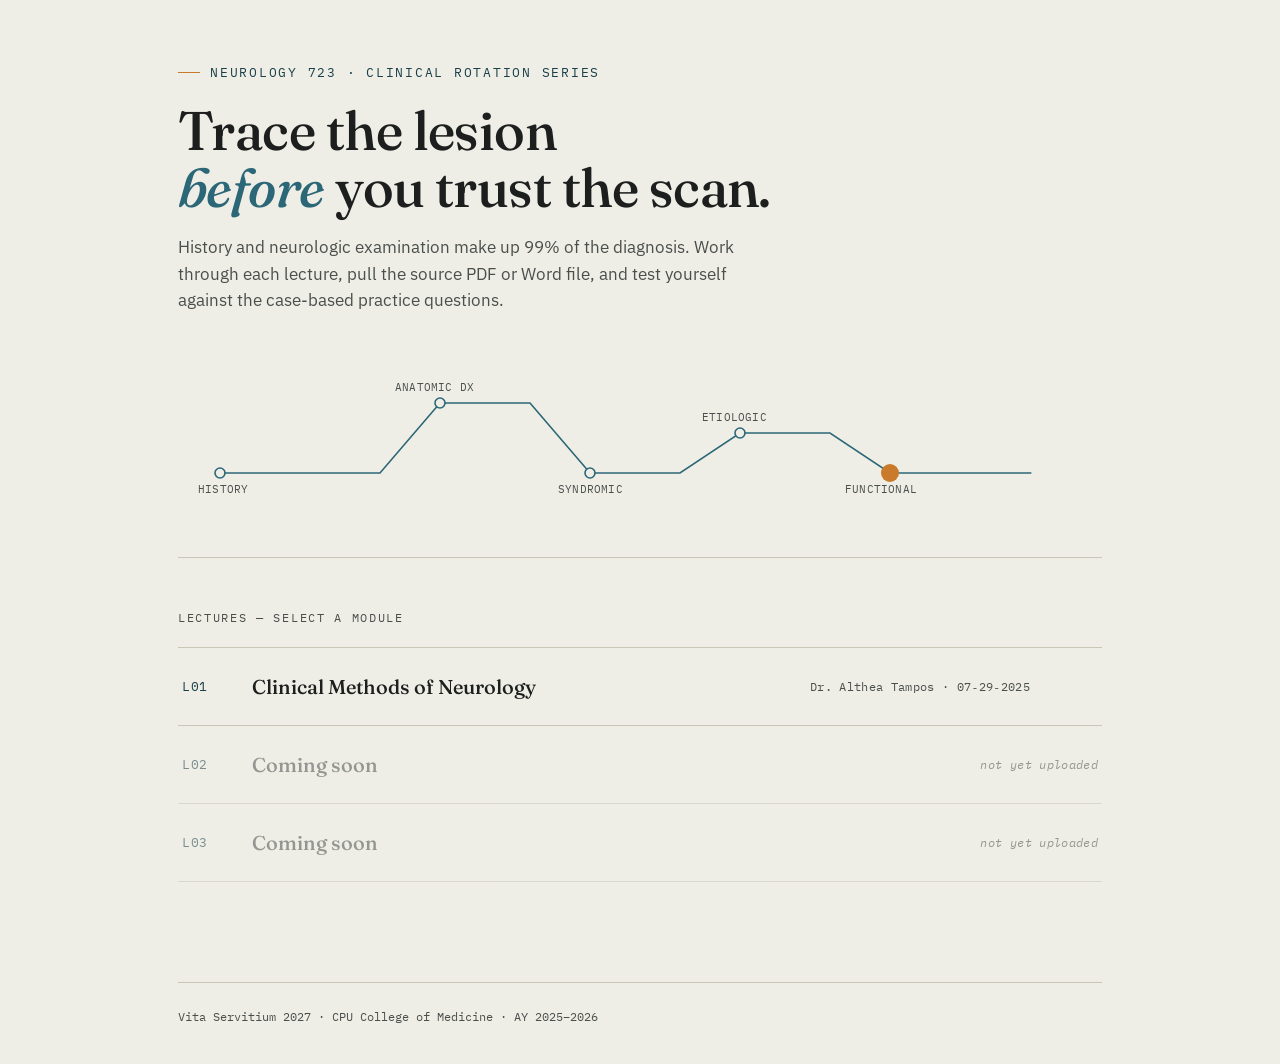
==== index.html @ eeb2b4c2 "adding of files" ====
<!DOCTYPE html>
<html lang="en">
<head>
<meta charset="UTF-8">
<meta name="viewport" content="width=device-width, initial-scale=1.0">
<title>Neuro 723 — Study Trace</title>
<link rel="preconnect" href="https://fonts.googleapis.com">
<link href="https://fonts.googleapis.com/css2?family=Fraunces:opsz,wght@9..144,400;9..144,500;9..144,600&family=IBM+Plex+Sans:wght@400;500;600&family=IBM+Plex+Mono:wght@400;500&display=swap" rel="stylesheet">
<style>
  :root{
    --paper:#efeee6;
    --paper-dim:#e4e2d6;
    --ink:#1c1f1e;
    --ink-soft:#4a4f4c;
    --teal:#2b6777;
    --teal-deep:#193f49;
    --amber:#c97a2b;
    --line:#c9c6b8;
  }
  *{box-sizing:border-box;}
  html{scroll-behavior:smooth;}
  body{
    margin:0;
    background:var(--paper);
    color:var(--ink);
    font-family:'IBM Plex Sans', sans-serif;
    -webkit-font-smoothing:antialiased;
  }
  .wrap{max-width:980px;margin:0 auto;padding:0 28px;}

  header.hero{
    padding:64px 0 40px;
    border-bottom:1px solid var(--line);
    position:relative;
    overflow:hidden;
  }
  .eyebrow{
    font-family:'IBM Plex Mono',monospace;
    font-size:12.5px;
    letter-spacing:.14em;
    text-transform:uppercase;
    color:var(--teal-deep);
    display:flex;
    align-items:center;
    gap:10px;
    margin-bottom:22px;
  }
  .eyebrow::before{
    content:"";
    width:22px;height:1px;background:var(--amber);
  }
  h1.title{
    font-family:'Fraunces', serif;
    font-weight:500;
    font-size:clamp(2.1rem, 5vw, 3.4rem);
    line-height:1.05;
    margin:0 0 18px;
    letter-spacing:-0.01em;
  }
  h1.title em{font-style:italic; color:var(--teal);}
  .sub{
    max-width:560px;
    font-size:16.5px;
    line-height:1.6;
    color:var(--ink-soft);
    margin:0 0 40px;
  }

  /* signature: diagnostic pathway trace */
  .trace{
    width:100%;
    height:150px;
    margin-top:10px;
  }
  .trace text{
    font-family:'IBM Plex Mono',monospace;
    font-size:10.5px;
    fill:var(--ink-soft);
    letter-spacing:.02em;
  }
  .trace .node{fill:var(--paper); stroke:var(--teal); stroke-width:1.6px;}
  .trace .node.active{fill:var(--amber); stroke:var(--amber);}
  .trace .path{
    fill:none;
    stroke:var(--teal);
    stroke-width:1.6px;
    stroke-dasharray:900;
    stroke-dashoffset:900;
    animation:draw 2.6s ease forwards .2s;
  }
  @keyframes draw{to{stroke-dashoffset:0;}}
  .trace .pulse{
    fill:var(--amber);
    opacity:0;
    animation:pulse 2.6s ease forwards .2s;
  }
  @keyframes pulse{
    0%{opacity:0;}
    92%{opacity:0;}
    100%{opacity:1;}
  }

  main{padding:52px 0 100px;}
  .section-label{
    font-family:'IBM Plex Mono',monospace;
    font-size:12px;
    letter-spacing:.14em;
    text-transform:uppercase;
    color:var(--ink-soft);
    margin-bottom:22px;
  }
  .modules{
    display:flex;
    flex-direction:column;
    border-top:1px solid var(--line);
  }
  a.module{
    display:flex;
    align-items:center;
    gap:26px;
    padding:26px 4px;
    border-bottom:1px solid var(--line);
    text-decoration:none;
    color:var(--ink);
    transition:background .18s ease, padding-left .18s ease;
  }
  a.module:hover{
    background:var(--paper-dim);
    padding-left:14px;
  }
  a.module:hover .go{
    opacity:1;
    transform:translateX(0);
  }
  .num{
    font-family:'IBM Plex Mono',monospace;
    font-size:13px;
    color:var(--teal-deep);
    width:44px;
    flex-shrink:0;
    letter-spacing:.05em;
  }
  .m-title{
    font-family:'Fraunces', serif;
    font-weight:500;
    font-size:20px;
    flex-grow:1;
  }
  .m-meta{
    font-family:'IBM Plex Mono',monospace;
    font-size:11.5px;
    color:var(--ink-soft);
    letter-spacing:.03em;
    white-space:nowrap;
  }
  .go{
    font-family:'IBM Plex Mono',monospace;
    font-size:12px;
    color:var(--amber);
    opacity:0;
    transform:translateX(-6px);
    transition:all .18s ease;
    white-space:nowrap;
  }
  a.module.locked{
    color:var(--ink-soft);
    cursor:default;
    pointer-events:none;
    opacity:.55;
  }
  a.module.locked .m-meta{font-style:italic;}

  footer{
    border-top:1px solid var(--line);
    padding:26px 0 40px;
    font-family:'IBM Plex Mono',monospace;
    font-size:11.5px;
    color:var(--ink-soft);
  }
  @media (max-width:560px){
    a.module{gap:14px;}
    .m-meta{display:none;}
  }
</style>
</head>
<body>

<div class="wrap">
  <header class="hero">
    <div class="eyebrow">Neurology 723 · Clinical Rotation Series</div>
    <h1 class="title">Trace the lesion<br><em>before</em> you trust the scan.</h1>
    <p class="sub">History and neurologic examination make up 99% of the diagnosis. Work through each lecture, pull the source PDF or Word file, and test yourself against the case-based practice questions.</p>

    <svg class="trace" viewBox="0 0 900 150" preserveAspectRatio="xMidYMid meet">
      <path class="path" d="M 30 110 L 190 110 L 250 40 L 340 40 L 400 110 L 490 110 L 550 70 L 640 70 L 700 110 L 860 110" />
      <circle class="node" cx="30" cy="110" r="5"/>
      <circle class="node" cx="250" cy="40" r="5"/>
      <circle class="node" cx="400" cy="110" r="5"/>
      <circle class="node" cx="550" cy="70" r="5"/>
      <circle class="node active" cx="700" cy="110" r="5.5"/>
      <circle class="pulse" cx="700" cy="110" r="9"/>
      <text x="8" y="130">HISTORY</text>
      <text x="205" y="28">ANATOMIC DX</text>
      <text x="368" y="130">SYNDROMIC</text>
      <text x="512" y="58">ETIOLOGIC</text>
      <text x="655" y="130">FUNCTIONAL</text>
    </svg>
  </header>

  <main>
    <div class="section-label">Lectures — select a module</div>
    <div class="modules">
      <a class="module" href="lesson-01.html">
        <span class="num">L01</span>
        <span class="m-title">Clinical Methods of Neurology</span>
        <span class="m-meta">Dr. Althea Tampos · 07‑29‑2025</span>
        <span class="go">open →</span>
      </a>
      <a class="module locked" href="#">
        <span class="num">L02</span>
        <span class="m-title">Coming soon</span>
        <span class="m-meta">not yet uploaded</span>
      </a>
      <a class="module locked" href="#">
        <span class="num">L03</span>
        <span class="m-title">Coming soon</span>
        <span class="m-meta">not yet uploaded</span>
      </a>
    </div>
  </main>

  <footer>Vita Servitium 2027 · CPU College of Medicine · AY 2025–2026</footer>
</div>

</body>
</html>
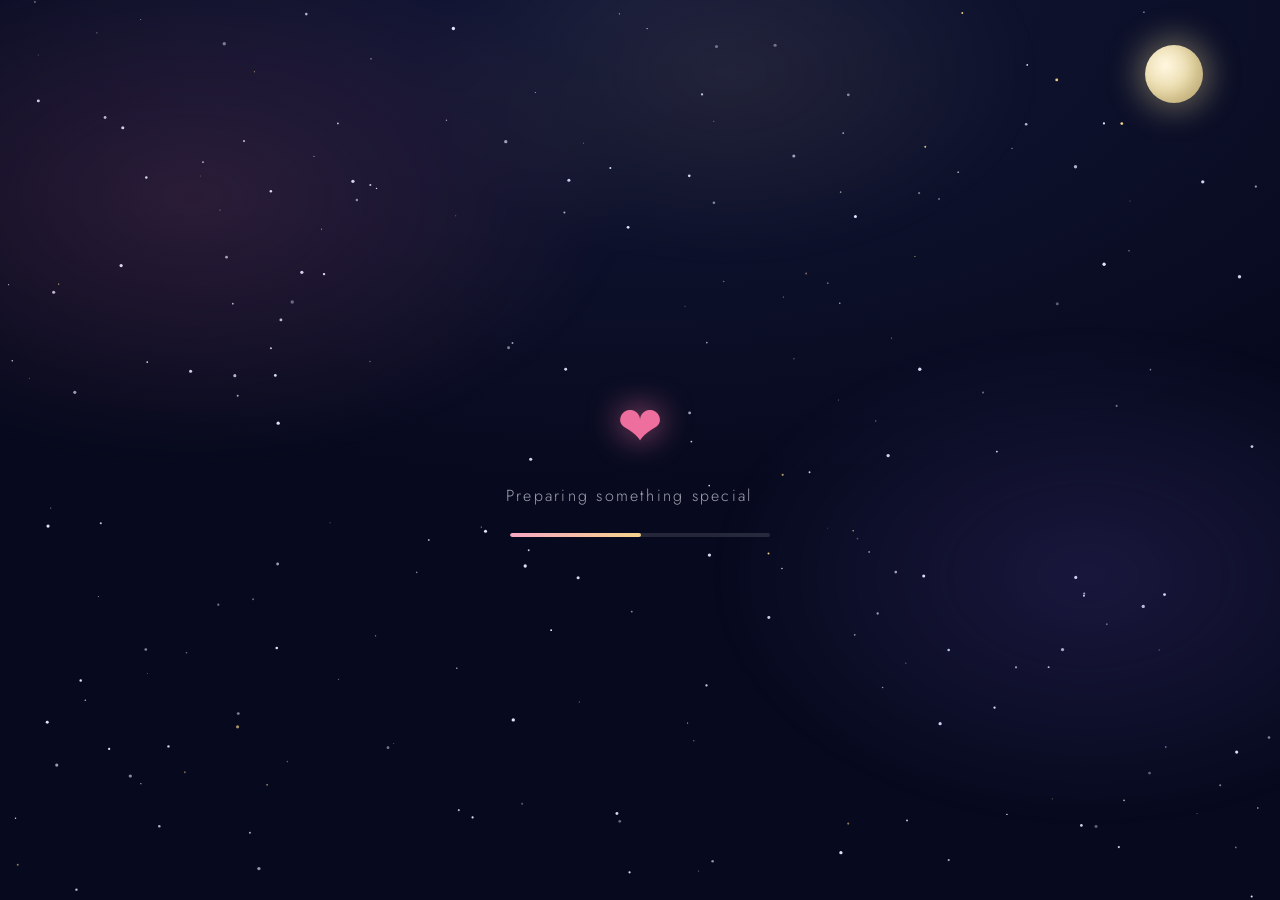
==== commit 198b9819: "Add files via upload" ====
--- a/index.html
+++ b/index.html
@@ -1,236 +1,263 @@
 <!DOCTYPE html>
 <html lang="en">
 <head>
-<meta charset="UTF-8">
-<meta name="viewport" content="width=device-width, initial-scale=1.0">
-<title>Neuro 723 — Study Trace</title>
-<link rel="preconnect" href="https://fonts.googleapis.com">
-<link href="https://fonts.googleapis.com/css2?family=Fraunces:opsz,wght@9..144,400;9..144,500;9..144,600&family=IBM+Plex+Sans:wght@400;500;600&family=IBM+Plex+Mono:wght@400;500&display=swap" rel="stylesheet">
-<style>
-  :root{
-    --paper:#efeee6;
-    --paper-dim:#e4e2d6;
-    --ink:#1c1f1e;
-    --ink-soft:#4a4f4c;
-    --teal:#2b6777;
-    --teal-deep:#193f49;
-    --amber:#c97a2b;
-    --line:#c9c6b8;
-  }
-  *{box-sizing:border-box;}
-  html{scroll-behavior:smooth;}
-  body{
-    margin:0;
-    background:var(--paper);
-    color:var(--ink);
-    font-family:'IBM Plex Sans', sans-serif;
-    -webkit-font-smoothing:antialiased;
-  }
-  .wrap{max-width:980px;margin:0 auto;padding:0 28px;}
-
-  header.hero{
-    padding:64px 0 40px;
-    border-bottom:1px solid var(--line);
-    position:relative;
-    overflow:hidden;
-  }
-  .eyebrow{
-    font-family:'IBM Plex Mono',monospace;
-    font-size:12.5px;
-    letter-spacing:.14em;
-    text-transform:uppercase;
-    color:var(--teal-deep);
-    display:flex;
-    align-items:center;
-    gap:10px;
-    margin-bottom:22px;
-  }
-  .eyebrow::before{
-    content:"";
-    width:22px;height:1px;background:var(--amber);
-  }
-  h1.title{
-    font-family:'Fraunces', serif;
-    font-weight:500;
-    font-size:clamp(2.1rem, 5vw, 3.4rem);
-    line-height:1.05;
-    margin:0 0 18px;
-    letter-spacing:-0.01em;
-  }
-  h1.title em{font-style:italic; color:var(--teal);}
-  .sub{
-    max-width:560px;
-    font-size:16.5px;
-    line-height:1.6;
-    color:var(--ink-soft);
-    margin:0 0 40px;
-  }
-
-  /* signature: diagnostic pathway trace */
-  .trace{
-    width:100%;
-    height:150px;
-    margin-top:10px;
-  }
-  .trace text{
-    font-family:'IBM Plex Mono',monospace;
-    font-size:10.5px;
-    fill:var(--ink-soft);
-    letter-spacing:.02em;
-  }
-  .trace .node{fill:var(--paper); stroke:var(--teal); stroke-width:1.6px;}
-  .trace .node.active{fill:var(--amber); stroke:var(--amber);}
-  .trace .path{
-    fill:none;
-    stroke:var(--teal);
-    stroke-width:1.6px;
-    stroke-dasharray:900;
-    stroke-dashoffset:900;
-    animation:draw 2.6s ease forwards .2s;
-  }
-  @keyframes draw{to{stroke-dashoffset:0;}}
-  .trace .pulse{
-    fill:var(--amber);
-    opacity:0;
-    animation:pulse 2.6s ease forwards .2s;
-  }
-  @keyframes pulse{
-    0%{opacity:0;}
-    92%{opacity:0;}
-    100%{opacity:1;}
-  }
-
-  main{padding:52px 0 100px;}
-  .section-label{
-    font-family:'IBM Plex Mono',monospace;
-    font-size:12px;
-    letter-spacing:.14em;
-    text-transform:uppercase;
-    color:var(--ink-soft);
-    margin-bottom:22px;
-  }
-  .modules{
-    display:flex;
-    flex-direction:column;
-    border-top:1px solid var(--line);
-  }
-  a.module{
-    display:flex;
-    align-items:center;
-    gap:26px;
-    padding:26px 4px;
-    border-bottom:1px solid var(--line);
-    text-decoration:none;
-    color:var(--ink);
-    transition:background .18s ease, padding-left .18s ease;
-  }
-  a.module:hover{
-    background:var(--paper-dim);
-    padding-left:14px;
-  }
-  a.module:hover .go{
-    opacity:1;
-    transform:translateX(0);
-  }
-  .num{
-    font-family:'IBM Plex Mono',monospace;
-    font-size:13px;
-    color:var(--teal-deep);
-    width:44px;
-    flex-shrink:0;
-    letter-spacing:.05em;
-  }
-  .m-title{
-    font-family:'Fraunces', serif;
-    font-weight:500;
-    font-size:20px;
-    flex-grow:1;
-  }
-  .m-meta{
-    font-family:'IBM Plex Mono',monospace;
-    font-size:11.5px;
-    color:var(--ink-soft);
-    letter-spacing:.03em;
-    white-space:nowrap;
-  }
-  .go{
-    font-family:'IBM Plex Mono',monospace;
-    font-size:12px;
-    color:var(--amber);
-    opacity:0;
-    transform:translateX(-6px);
-    transition:all .18s ease;
-    white-space:nowrap;
-  }
-  a.module.locked{
-    color:var(--ink-soft);
-    cursor:default;
-    pointer-events:none;
-    opacity:.55;
-  }
-  a.module.locked .m-meta{font-style:italic;}
-
-  footer{
-    border-top:1px solid var(--line);
-    padding:26px 0 40px;
-    font-family:'IBM Plex Mono',monospace;
-    font-size:11.5px;
-    color:var(--ink-soft);
-  }
-  @media (max-width:560px){
-    a.module{gap:14px;}
-    .m-meta{display:none;}
-  }
-</style>
+<meta charset="UTF-8" />
+<meta name="viewport" content="width=device-width, initial-scale=1.0" />
+<title>Happy National Girlfriends Day ❤️ — For Nie, from Win</title>
+<meta name="description" content="A little interactive love story, made only for one person." />
+
+<!-- Fonts: script for handwriting, serif for headlines, sans for body -->
+<link rel="preconnect" href="https://fonts.googleapis.com" />
+<link rel="preconnect" href="https://fonts.gstatic.com" crossorigin />
+<link href="https://fonts.googleapis.com/css2?family=Great+Vibes&family=Cormorant+Garamond:ital,wght@0,400;0,500;0,600;1,400&family=Jost:wght@300;400;500&display=swap" rel="stylesheet" />
+
+<link rel="stylesheet" href="style.css" />
+<link rel="icon" href="data:image/svg+xml,<svg xmlns='http://www.w3.org/2000/svg' viewBox='0 0 100 100'><text y='.9em' font-size='90'>❤️</text></svg>" />
 </head>
 <body>
 
-<div class="wrap">
-  <header class="hero">
-    <div class="eyebrow">Neurology 723 · Clinical Rotation Series</div>
-    <h1 class="title">Trace the lesion<br><em>before</em> you trust the scan.</h1>
-    <p class="sub">History and neurologic examination make up 99% of the diagnosis. Work through each lecture, pull the source PDF or Word file, and test yourself against the case-based practice questions.</p>
-
-    <svg class="trace" viewBox="0 0 900 150" preserveAspectRatio="xMidYMid meet">
-      <path class="path" d="M 30 110 L 190 110 L 250 40 L 340 40 L 400 110 L 490 110 L 550 70 L 640 70 L 700 110 L 860 110" />
-      <circle class="node" cx="30" cy="110" r="5"/>
-      <circle class="node" cx="250" cy="40" r="5"/>
-      <circle class="node" cx="400" cy="110" r="5"/>
-      <circle class="node" cx="550" cy="70" r="5"/>
-      <circle class="node active" cx="700" cy="110" r="5.5"/>
-      <circle class="pulse" cx="700" cy="110" r="9"/>
-      <text x="8" y="130">HISTORY</text>
-      <text x="205" y="28">ANATOMIC DX</text>
-      <text x="368" y="130">SYNDROMIC</text>
-      <text x="512" y="58">ETIOLOGIC</text>
-      <text x="655" y="130">FUNCTIONAL</text>
-    </svg>
-  </header>
-
-  <main>
-    <div class="section-label">Lectures — select a module</div>
-    <div class="modules">
-      <a class="module" href="lesson-01.html">
-        <span class="num">L01</span>
-        <span class="m-title">Clinical Methods of Neurology</span>
-        <span class="m-meta">Dr. Althea Tampos · 07‑29‑2025</span>
-        <span class="go">open →</span>
-      </a>
-      <a class="module locked" href="#">
-        <span class="num">L02</span>
-        <span class="m-title">Coming soon</span>
-        <span class="m-meta">not yet uploaded</span>
-      </a>
-      <a class="module locked" href="#">
-        <span class="num">L03</span>
-        <span class="m-title">Coming soon</span>
-        <span class="m-meta">not yet uploaded</span>
-      </a>
-    </div>
-  </main>
-
-  <footer>Vita Servitium 2027 · CPU College of Medicine · AY 2025–2026</footer>
+<!-- ========== BACKGROUND LAYERS (always present) ========== -->
+<canvas id="sky-canvas" aria-hidden="true"></canvas>   <!-- stars, meteors -->
+<div class="aurora" aria-hidden="true"></div>          <!-- soft moving glow -->
+<canvas id="fx-canvas" aria-hidden="true"></canvas>    <!-- hearts, confetti, fireworks -->
+
+<!-- Moon: easter egg — click it 🌙 -->
+<button id="moon" class="moon" aria-label="A quiet little moon" title="🌙"></button>
+
+<!-- ========== SCENE 1 — LOADING ========== -->
+<section id="scene-loading" class="scene active" aria-label="Loading">
+  <div class="loading-wrap">
+    <div class="loading-heart" aria-hidden="true">
+      <span class="beat">❤</span>
+    </div>
+    <p class="loading-text">Preparing something special<span class="dots"><i>.</i><i>.</i><i>.</i></span></p>
+    <div class="loading-bar" role="progressbar" aria-label="Loading progress"><span id="loading-fill"></span></div>
+  </div>
+</section>
+
+<!-- ========== SCENE 2 — COVER ========== -->
+<section id="scene-cover" class="scene" aria-label="Cover">
+  <div class="cover-wrap glass-soft">
+    <p class="eyebrow">August 1st · A little adventure</p>
+    <h1 class="cover-title">Happy National<br /><span class="script-line">Girlfriends Day</span> <span class="pulse-heart">❤️</span></h1>
+    <p class="cover-sub">A little surprise from <button class="name-btn" data-egg="win">Win</button>.</p>
+    <p class="cover-note">“This website was made only for one person.”</p>
+    <button id="btn-begin" class="btn btn-glow">Begin ✨</button>
+  </div>
+</section>
+
+<!-- ========== SCENE 3 — SECRET DOOR ========== -->
+<section id="scene-door" class="scene" aria-label="Secret door">
+  <p class="door-caption">Only <button class="name-btn" data-egg="nie">Nie</button> can enter.</p>
+  <div id="door" class="door" role="button" tabindex="0" aria-label="Open the secret door">
+    <div class="door-frame">
+      <div class="door-light" aria-hidden="true"></div>
+      <div class="door-panel">
+        <div class="door-knob" aria-hidden="true"></div>
+        <div class="door-heart" aria-hidden="true">❥</div>
+      </div>
+    </div>
+    <p class="door-hint">tap the door</p>
+  </div>
+</section>
+
+<!-- ========== SCENE 4 — PERSONAL GREETING (typewriter letter) ========== -->
+<section id="scene-greeting" class="scene" aria-label="A personal greeting">
+  <div class="paper glass">
+    <div id="typewriter" class="typewriter" aria-live="polite"></div>
+    <button id="btn-greeting-next" class="btn btn-glow hidden-soft">Continue ❤️</button>
+  </div>
+</section>
+
+<!-- ========== SCENE 5 — MEMORY GALLERY ========== -->
+<section id="scene-gallery" class="scene scroll" aria-label="Memory gallery">
+  <header class="scene-head">
+    <h2 class="scene-title script-line">Our Little Gallery</h2>
+    <p class="scene-sub">Some moments float back to me all the time.</p>
+  </header>
+
+  <!-- Polaroids are generated from the GALLERY_ITEMS list at the top of
+       script.js — edit photos, videos and captions there, in ONE place.
+       The order still shuffles on every visit, and missing files still
+       show a pretty placeholder. -->
+  <div class="gallery" id="gallery"></div>
+
+  <button class="btn btn-glow next-btn" data-next="scene-cards">Keep going →</button>
+</section>
+
+<!-- ========== SCENE 6 — WHY YOU'RE AMAZING ========== -->
+<section id="scene-cards" class="scene scroll" aria-label="Why you're amazing">
+  <header class="scene-head">
+    <h2 class="scene-title script-line">Why You're Amazing</h2>
+    <p class="scene-sub">Tap a card. Each one hides a secret.</p>
+  </header>
+
+  <div class="cards">
+    <button class="flip-card"><span class="flip-inner">
+      <span class="flip-front"><em>❤️</em>Your smile</span>
+      <span class="flip-back">Your smile can fix any bad day I've ever had. It's my favorite view in the world.</span>
+    </span></button>
+    <button class="flip-card"><span class="flip-inner">
+      <span class="flip-front"><em>🌸</em>Your kindness</span>
+      <span class="flip-back">You're gentle with everyone, even when the world isn't gentle with you. I admire that so much.</span>
+    </span></button>
+    <button class="flip-card"><span class="flip-inner">
+      <span class="flip-front"><em>✨</em>Your laugh</span>
+      <span class="flip-back">Honestly? I say silly things on purpose just to hear it.</span>
+    </span></button>
+    <button class="flip-card"><span class="flip-inner">
+      <span class="flip-front"><em>😊</em>Your love</span>
+      <span class="flip-back">Your love feels like home, the one place my heart always finds its way back to.</span>
+    </span></button>
+    <button class="flip-card"><span class="flip-inner">
+      <span class="flip-front"><em>🌎</em>Everything about you</span>
+      <span class="flip-back">The big things, the tiny things, the things you don't even notice about yourself. All of it. All of you.</span>
+    </span></button>
+  </div>
+
+  <button class="btn btn-glow next-btn" data-next="scene-jar">One more surprise →</button>
+</section>
+
+<!-- ========== SCENE 7 — LOVE JAR ========== -->
+<section id="scene-jar" class="scene scroll" aria-label="Love jar">
+  <header class="scene-head">
+    <h2 class="scene-title script-line">The Love Jar</h2>
+    <p class="scene-sub">Fifty little notes. Tap the jar to pull one out.</p>
+  </header>
+
+  <div class="jar-area">
+    <button id="jar" class="jar" aria-label="Pull a love note from the jar">
+      <svg viewBox="0 0 200 260" aria-hidden="true">
+        <!-- lid -->
+        <rect x="55" y="8" width="90" height="26" rx="10" class="jar-lid"/>
+        <!-- glass body -->
+        <path d="M60 34 h80 v18 c18 14 26 34 26 58 v104 a36 36 0 0 1 -36 36 h-60 a36 36 0 0 1 -36 -36 v-104 c0-24 8-44 26-58 z" class="jar-glass"/>
+        <!-- glass shine -->
+        <path d="M52 96 q-6 60 4 118" class="jar-shine"/>
+        <!-- folded notes -->
+        <g class="jar-notes">
+          <rect x="62"  y="196" width="26" height="18" rx="3" transform="rotate(-12 75 205)"/>
+          <rect x="92"  y="200" width="26" height="18" rx="3" transform="rotate(8 105 209)"/>
+          <rect x="122" y="194" width="26" height="18" rx="3" transform="rotate(-6 135 203)"/>
+          <rect x="76"  y="172" width="26" height="18" rx="3" transform="rotate(10 89 181)"/>
+          <rect x="108" y="170" width="26" height="18" rx="3" transform="rotate(-9 121 179)"/>
+          <rect x="94"  y="146" width="26" height="18" rx="3" transform="rotate(5 107 155)"/>
+        </g>
+        <!-- little heart label -->
+        <text x="100" y="128" text-anchor="middle" class="jar-label">❤</text>
+      </svg>
+    </button>
+
+    <div id="note-card" class="note-card" role="status" aria-live="polite">
+      <p id="note-text">Tap the jar…</p>
+      <span id="note-count" class="note-count"></span>
+    </div>
+  </div>
+
+  <button class="btn btn-glow next-btn" data-next="scene-scratch">Something shiny next →</button>
+</section>
+
+<!-- ========== SCENE 8 — SCRATCH CARD ========== -->
+<section id="scene-scratch" class="scene scroll" aria-label="Scratch card">
+  <header class="scene-head">
+    <h2 class="scene-title script-line">A Secret Underneath</h2>
+    <p class="scene-sub">Scratch the glitter away with your finger (or mouse).</p>
+  </header>
+
+  <div class="scratch-wrap glass-soft">
+    <div class="scratch-message">
+      <p class="script-line big">You + Me</p>
+      <p>No matter the day, no matter the year, <br/>you will always be my favorite hello<br/>and my hardest goodbye. ❤️</p>
+    </div>
+    <canvas id="scratch-canvas" aria-label="Scratchable surface"></canvas>
+  </div>
+
+  <button class="btn btn-glow next-btn hidden-soft" id="btn-after-scratch" data-next="scene-gift">Open your gift →</button>
+</section>
+
+<!-- ========== SCENE 9 — SURPRISE BOX ========== -->
+<section id="scene-gift" class="scene" aria-label="Surprise box">
+  <header class="scene-head">
+    <h2 class="scene-title script-line">For You</h2>
+    <p class="scene-sub" id="gift-hint">Tap the box to untie the ribbon…</p>
+  </header>
+
+  <div id="giftbox" class="giftbox" role="button" tabindex="0" aria-label="Open the gift box">
+    <div class="gift-glow" aria-hidden="true"></div>
+    <div class="gift-lid">
+      <div class="gift-bow" aria-hidden="true"><i></i><i></i></div>
+    </div>
+    <div class="gift-base">
+      <div class="ribbon-v" aria-hidden="true"></div>
+    </div>
+  </div>
+
+  <button class="btn btn-glow next-btn hidden-soft" id="btn-after-gift" data-next="scene-letter">Read the letter ✉️</button>
+</section>
+
+<!-- ========== SCENE 10 — FINAL LOVE LETTER ========== -->
+<section id="scene-letter" class="scene scroll" aria-label="Final love letter">
+  <div class="paper glass letter">
+    <p class="letter-line script-line big">Dear Nie,</p>
+    <p class="letter-line">Thank you for every smile.</p>
+    <p class="letter-line">Every laugh.</p>
+    <p class="letter-line">Every memory.</p>
+    <p class="letter-line">Every little thing you do.</p>
+    <p class="letter-line">You make life brighter.</p>
+    <p class="letter-line">Thank you for choosing me every day.</p>
+    <p class="letter-line">Happy National Girlfriends Day.</p>
+    <p class="letter-line">I love you more than words can ever explain.</p>
+    <p class="letter-line">Forever yours,</p>
+    <p class="letter-line script-line big">❤️ <button class="name-btn" data-egg="win">Win</button></p>
+    <button class="btn btn-glow next-btn hidden-soft" id="btn-after-letter" data-next="scene-ending">One last thing…</button>
+  </div>
+</section>
+
+<!-- ========== SCENE 11 — ENDING ========== -->
+<section id="scene-ending" class="scene" aria-label="Ending">
+  <div class="ending-photos" id="ending-photos" aria-hidden="true"></div>
+  <div class="ending-text">
+    <p class="fade-seq">The End?</p>
+    <p class="fade-seq">Not really…</p>
+    <p class="fade-seq">Our story is just getting started.</p>
+    <p class="fade-seq pulse-heart big">❤️</p>
+    <p class="fade-seq script-line big"><button class="name-btn" data-egg="win">Win</button> &amp; <button class="name-btn" data-egg="nie">Nie</button></p>
+    <p class="fade-seq">Forever.</p>
+    <button id="btn-replay" class="btn btn-ghost fade-seq">Replay the journey ↺</button>
+  </div>
+</section>
+
+<!-- ========== HIDDEN: OUR FUTURE DREAMS (Konami code) ========== -->
+<section id="scene-dreams" class="overlay-page" aria-label="Our future dreams" hidden>
+  <div class="paper glass">
+    <h2 class="script-line big">Our Future Dreams</h2>
+    <p class="dreams-intro">You found the secret page. Of course you did. 😌</p>
+    <ul class="dreams-list">
+      <li>🌅 Watch a sunrise somewhere we've never been</li>
+      <li>✈️ Take our dream trip to Japan</li>
+      <li>🏠 A cozy little place that's just ours</li>
+      <li>🍳 Cook breakfasts in our pajamas</li>
+      <li>🎄 Celebrate every Christmas side by side</li>
+      <li>🎂 Celebrate every birthday together</li>
+      <li>❤️ Love each other a little more every day</li>
+      <li>👵👴 Growing old and still holding hands</li>
+    </ul>
+    <button class="btn btn-glow" data-close-overlay>Back to our story ❤️</button>
+  </div>
+</section>
+
+<!-- ========== LIGHTBOX ========== -->
+<div id="lightbox" class="lightbox" hidden>
+  <button class="lightbox-close" aria-label="Close">✕</button>
+  <figure>
+    <div id="lightbox-media"></div>
+    <figcaption id="lightbox-caption"></figcaption>
+  </figure>
 </div>
 
+<!-- ========== TOAST (easter-egg messages) ========== -->
+<div id="toast" class="toast" role="status" aria-live="polite" hidden></div>
+
+<script src="script.js"></script>
 </body>
 </html>
--- a/style.css
+++ b/style.css
@@ -0,0 +1,588 @@
+/* ============================================================
+   Happy National Girlfriends Day ❤️  —  style.css
+   From Win, for Nie.
+
+   CONTENTS
+   1.  Design tokens
+   2.  Base & background layers
+   3.  Shared components (buttons, glass, paper, headings)
+   4.  Scene engine (transitions between scenes)
+   5.  Scene 1  — Loading
+   6.  Scene 2  — Cover
+   7.  Scene 3  — Secret door
+   8.  Scene 4  — Greeting (typewriter)
+   9.  Scene 5  — Gallery
+   10. Scene 6  — Flip cards
+   11. Scene 7  — Love jar
+   12. Scene 8  — Scratch card
+   13. Scene 9  — Gift box
+   14. Scene 10 — Letter
+   15. Scene 11 — Ending
+   16. Overlays: dreams page, lightbox, toast
+   17. Responsive & reduced motion
+   ============================================================ */
+
+/* ---------- 1. DESIGN TOKENS ---------- */
+:root{
+  /* Night-sky palette with rose & candlelight accents */
+  --night-1:#070a1e;      /* deepest sky        */
+  --night-2:#121737;      /* horizon indigo     */
+  --violet:#3a2f63;       /* nebula violet      */
+  --rose:#f7a8c4;         /* soft rose          */
+  --rose-deep:#ee6f9d;    /* vivid rose         */
+  --gold:#f6d38b;         /* candle gold        */
+  --ink:#f5eefc;          /* near-white text    */
+  --ink-dim:rgba(245,238,252,.66);
+
+  --glass:rgba(255,255,255,.07);
+  --glass-edge:rgba(255,255,255,.16);
+
+  --font-script:"Great Vibes",cursive;
+  --font-display:"Cormorant Garamond",serif;
+  --font-body:"Jost",system-ui,sans-serif;
+
+  --ease-cinema:cubic-bezier(.22,.8,.25,1);
+  --shadow-soft:0 10px 40px rgba(0,0,0,.45);
+}
+
+/* ---------- 2. BASE & BACKGROUND ---------- */
+*{box-sizing:border-box;margin:0;padding:0}
+/* CRITICAL: make the `hidden` attribute always win, even over display:flex
+   (otherwise the lightbox & secret overlays cover the whole site on load) */
+[hidden]{display:none!important}
+html{scroll-behavior:smooth}
+body{
+  font-family:var(--font-body);
+  font-weight:300;
+  color:var(--ink);
+  background:radial-gradient(120% 90% at 50% 0%,var(--night-2) 0%,var(--night-1) 60%) fixed;
+  min-height:100dvh;
+  overflow-x:hidden;
+  -webkit-font-smoothing:antialiased;
+}
+button{font:inherit;color:inherit;background:none;border:none;cursor:pointer}
+/* snappier taps on mobile: no 300ms delay, no accidental double-tap zoom */
+button,.polaroid,.jar,.door,.giftbox,.moon,.pulse-heart{touch-action:manipulation}
+html,body{overscroll-behavior-y:contain} /* no pull-to-refresh mid-scratch */
+img,video{max-width:100%;display:block}
+
+#sky-canvas,#fx-canvas{
+  position:fixed;inset:0;width:100%;height:100%;pointer-events:none;
+}
+#sky-canvas{z-index:0}
+#fx-canvas{z-index:50}
+
+/* slow drifting aurora glow behind everything */
+.aurora{
+  position:fixed;inset:-20%;z-index:0;pointer-events:none;
+  background:
+    radial-gradient(35% 30% at 25% 30%,rgba(238,111,157,.14),transparent 70%),
+    radial-gradient(30% 28% at 75% 60%,rgba(122,92,220,.16),transparent 70%),
+    radial-gradient(25% 22% at 55% 20%,rgba(246,211,139,.08),transparent 70%);
+  animation:aurora-drift 26s ease-in-out infinite alternate;
+  filter:blur(10px);
+}
+@keyframes aurora-drift{
+  from{transform:translate3d(-2%,-1%,0) scale(1)}
+  to  {transform:translate3d(2%,2%,0) scale(1.06)}
+}
+
+/* the moon — an easter egg (z-index must sit ABOVE the scenes, which are z-5,
+   otherwise taps land on the scene and the moon can never be clicked) */
+.moon{
+  position:fixed;top:5vh;right:6vw;z-index:40;
+  width:58px;height:58px;border-radius:50%;
+  background:radial-gradient(circle at 35% 35%,#fff7e0,#e8d9a8 55%,#c9b880);
+  box-shadow:0 0 30px 8px rgba(246,225,160,.35),inset -8px -6px 14px rgba(160,140,90,.35);
+  transition:transform .5s var(--ease-cinema),box-shadow .5s;
+  animation:moon-glow 5s ease-in-out infinite;
+}
+@keyframes moon-glow{
+  0%,100%{box-shadow:0 0 26px 6px rgba(246,225,160,.3),inset -8px -6px 14px rgba(160,140,90,.35)}
+  50%{box-shadow:0 0 42px 14px rgba(246,225,160,.55),inset -8px -6px 14px rgba(160,140,90,.35)}
+}
+.moon:hover{transform:scale(1.1) rotate(-8deg);box-shadow:0 0 44px 14px rgba(246,225,160,.5)}
+
+/* ---------- 3. SHARED COMPONENTS ---------- */
+.glass,.glass-soft{
+  background:var(--glass);
+  border:1px solid var(--glass-edge);
+  backdrop-filter:blur(14px);
+  -webkit-backdrop-filter:blur(14px);
+  border-radius:22px;
+  box-shadow:var(--shadow-soft);
+}
+.glass-soft{background:rgba(255,255,255,.05)}
+
+.btn{
+  display:inline-block;
+  padding:.85rem 2.1rem;
+  border-radius:999px;
+  font-family:var(--font-body);font-weight:400;font-size:1rem;letter-spacing:.06em;
+  color:var(--night-1);
+  background:linear-gradient(120deg,var(--rose) 0%,var(--rose-deep) 55%,var(--gold) 130%);
+  transition:transform .35s var(--ease-cinema),box-shadow .35s,filter .35s;
+}
+.btn:hover,.btn:focus-visible{transform:translateY(-2px) scale(1.03);filter:brightness(1.07)}
+.btn:active{transform:scale(.97)}
+.btn-glow{box-shadow:0 0 22px rgba(238,111,157,.45),0 6px 24px rgba(0,0,0,.35)}
+.btn-glow:hover{box-shadow:0 0 34px rgba(238,111,157,.7),0 8px 28px rgba(0,0,0,.4)}
+.btn-ghost{
+  background:transparent;color:var(--ink);
+  border:1px solid var(--glass-edge);
+}
+.btn:focus-visible,.name-btn:focus-visible,.flip-card:focus-visible,
+.jar:focus-visible,.door:focus-visible,.giftbox:focus-visible,.moon:focus-visible{
+  outline:2px solid var(--gold);outline-offset:3px;
+}
+
+.hidden-soft{opacity:0;pointer-events:none;transform:translateY(12px);transition:opacity .8s,transform .8s var(--ease-cinema)}
+.hidden-soft.show{opacity:1;pointer-events:auto;transform:none}
+
+.script-line{font-family:var(--font-script);font-weight:400;color:var(--rose)}
+.script-line.big{font-size:clamp(2rem,6vw,3.2rem)}
+.eyebrow{
+  font-size:.78rem;letter-spacing:.35em;text-transform:uppercase;
+  color:var(--ink-dim);margin-bottom:1.2rem;
+}
+.pulse-heart{display:inline-block;animation:heartbeat 1.6s ease-in-out infinite;cursor:pointer}
+.pulse-heart.big{font-size:2.4rem}
+@keyframes heartbeat{
+  0%,100%{transform:scale(1)}
+  12%{transform:scale(1.22)} 24%{transform:scale(1)}
+  36%{transform:scale(1.14)} 48%{transform:scale(1)}
+}
+
+.name-btn{
+  font:inherit;color:var(--gold);
+  border-bottom:1px dashed rgba(246,211,139,.5);
+  transition:color .3s,text-shadow .3s;
+}
+.name-btn:hover{color:#ffe9b8;text-shadow:0 0 14px rgba(246,211,139,.8)}
+
+.scene-head{text-align:center;margin-bottom:2.2rem;padding:0 1rem}
+.scene-title{font-size:clamp(2.4rem,7vw,4rem);text-shadow:0 0 30px rgba(238,111,157,.35)}
+.scene-sub{color:var(--ink-dim);font-size:1.02rem;margin-top:.4rem}
+
+.paper{
+  max-width:620px;width:min(92vw,620px);
+  padding:clamp(1.6rem,5vw,3rem);
+  text-align:center;
+}
+
+.next-btn{margin-top:2.4rem}
+
+/* ---------- 4. SCENE ENGINE ---------- */
+.scene{
+  position:fixed;inset:0;z-index:5;
+  display:flex;flex-direction:column;align-items:center;justify-content:center;
+  padding:4.5rem 1.2rem 3rem;
+  opacity:0;visibility:hidden;pointer-events:none;
+  transform:scale(1.03);
+  filter:blur(8px);
+  transition:opacity 1s var(--ease-cinema),transform 1s var(--ease-cinema),
+             filter 1s var(--ease-cinema),visibility 0s 1s;
+}
+.scene.active{
+  opacity:1;visibility:visible;pointer-events:auto;
+  transform:none;filter:none;
+  transition:opacity 1s var(--ease-cinema),transform 1s var(--ease-cinema),filter 1s var(--ease-cinema);
+}
+/* scenes with lots of content scroll instead of clipping */
+.scene.scroll{justify-content:flex-start;overflow-y:auto}
+
+/* ---------- 5. LOADING ---------- */
+.loading-wrap{text-align:center}
+.loading-heart{font-size:3.4rem;color:var(--rose-deep);text-shadow:0 0 32px rgba(238,111,157,.8)}
+.loading-heart .beat{display:inline-block;animation:heartbeat 1.3s infinite}
+.loading-text{margin-top:1.2rem;letter-spacing:.14em;color:var(--ink-dim)}
+.dots i{font-style:normal;animation:dot-blink 1.4s infinite;opacity:0}
+.dots i:nth-child(2){animation-delay:.25s}
+.dots i:nth-child(3){animation-delay:.5s}
+@keyframes dot-blink{0%,60%,100%{opacity:0}30%{opacity:1}}
+.loading-bar{
+  width:min(260px,60vw);height:4px;border-radius:99px;overflow:hidden;
+  background:rgba(255,255,255,.12);margin:1.6rem auto 0;
+}
+#loading-fill{
+  display:block;height:100%;width:0;
+  background:linear-gradient(90deg,var(--rose),var(--gold));
+  border-radius:99px;transition:width .3s ease;
+}
+
+/* ---------- 6. COVER ---------- */
+.cover-wrap{padding:clamp(2rem,6vw,3.6rem);text-align:center;max-width:640px}
+.cover-title{
+  font-family:var(--font-display);font-weight:500;
+  font-size:clamp(2.2rem,7vw,3.6rem);line-height:1.15;
+}
+.cover-title .script-line{font-size:clamp(3rem,9vw,5rem)}
+.cover-sub{margin-top:1.4rem;font-size:1.1rem}
+.cover-note{margin-top:.7rem;color:var(--ink-dim);font-style:italic;font-family:var(--font-display)}
+#btn-begin{margin-top:2.2rem}
+
+/* ---------- 7. SECRET DOOR ---------- */
+.door-caption{font-family:var(--font-display);font-size:1.35rem;margin-bottom:2rem;font-style:italic}
+.door{perspective:900px;text-align:center}
+.door-frame{
+  position:relative;width:min(220px,58vw);aspect-ratio:11/17;margin:0 auto;
+  border-radius:110px 110px 12px 12px;
+  background:linear-gradient(180deg,#6b5a8c,#3a2f63);
+  padding:10px;box-shadow:var(--shadow-soft),0 0 40px rgba(122,92,220,.25);
+}
+.door-light{
+  position:absolute;inset:10px;border-radius:100px 100px 8px 8px;
+  background:radial-gradient(circle at 50% 55%,#ffe9b8,#ffb377 60%,#ff8fb0);
+  opacity:0;transition:opacity 1.4s ease;
+}
+.door-panel{
+  position:absolute;inset:10px;border-radius:100px 100px 8px 8px;
+  background:
+    linear-gradient(90deg,rgba(255,255,255,.08),transparent 30%),
+    linear-gradient(180deg,#2c2450,#191338);
+  border:1px solid rgba(255,255,255,.14);
+  transform-origin:left center;
+  transition:transform 1.6s var(--ease-cinema);
+  display:flex;align-items:center;justify-content:center;
+  backface-visibility:hidden;
+}
+.door-knob{
+  position:absolute;right:14px;top:52%;width:14px;height:14px;border-radius:50%;
+  background:radial-gradient(circle at 30% 30%,#ffe9b8,#b98d3e);
+  box-shadow:0 0 10px rgba(246,211,139,.7);
+}
+.door-heart{font-size:2rem;color:var(--rose);opacity:.85;text-shadow:0 0 18px rgba(238,111,157,.8)}
+.door.open .door-panel{transform:rotateY(-105deg)}
+.door.open .door-light{opacity:1}
+.door.open{filter:drop-shadow(0 0 50px rgba(255,214,150,.45))}
+.door-hint{margin-top:1.3rem;color:var(--ink-dim);font-size:.85rem;letter-spacing:.2em;text-transform:uppercase;animation:hint-pulse 2.4s infinite}
+@keyframes hint-pulse{0%,100%{opacity:.45}50%{opacity:1}}
+
+/* ---------- 8. GREETING ---------- */
+.typewriter{
+  font-family:var(--font-display);font-size:clamp(1.25rem,3.6vw,1.6rem);
+  line-height:1.9;text-align:left;min-height:14em;white-space:pre-wrap;
+}
+.typewriter .caret{
+  display:inline-block;width:2px;height:1.1em;vertical-align:-0.15em;
+  background:var(--rose);animation:caret-blink .9s steps(1) infinite;
+}
+@keyframes caret-blink{50%{opacity:0}}
+#btn-greeting-next{margin-top:1.6rem}
+
+/* ---------- 9. GALLERY ---------- */
+.gallery{
+  display:flex;flex-wrap:wrap;gap:2rem;justify-content:center;
+  max-width:1000px;padding:1rem;
+}
+.polaroid{
+  background:#fdf8f2;color:#4a3b45;
+  padding:12px 12px 14px;border-radius:6px;
+  width:min(230px,72vw);
+  box-shadow:0 14px 34px rgba(0,0,0,.5);
+  cursor:zoom-in;
+  animation:float-bob 6s ease-in-out infinite;
+  transition:transform .5s var(--ease-cinema),box-shadow .5s;
+}
+/* each polaroid floats & tilts a little differently */
+.polaroid:nth-child(odd){transform:rotate(-3deg)}
+.polaroid:nth-child(even){transform:rotate(2.5deg);animation-delay:-2s}
+.polaroid:nth-child(3n){animation-delay:-4s}
+.polaroid:hover{
+  transform:rotate(0) scale(1.06);
+  box-shadow:0 22px 50px rgba(238,111,157,.35);
+  animation-play-state:paused;
+  z-index:3;position:relative;
+}
+@keyframes float-bob{0%,100%{translate:0 0}50%{translate:0 -12px}}
+.polaroid img,.polaroid video{
+  width:100%;aspect-ratio:1/1.05;object-fit:cover;border-radius:3px;background:#e8dbe4;
+}
+/* handwritten caption under each polaroid */
+.polaroid figcaption{
+  font-family:var(--font-script);font-size:1.25rem;line-height:1.2;
+  text-align:center;margin-top:.55rem;color:#8a5a74;
+  overflow-wrap:break-word;
+}
+/* little play badge over video polaroids */
+.polaroid.is-video{position:relative}
+.polaroid.is-video::after{
+  content:"▶";position:absolute;left:50%;top:42%;translate:-50% -50%;
+  width:44px;height:44px;border-radius:50%;
+  display:flex;align-items:center;justify-content:center;
+  font-size:1.1rem;color:#fff;padding-left:4px;
+  background:rgba(20,23,55,.55);backdrop-filter:blur(3px);
+  pointer-events:none;
+}
+/* placeholder look when the image file is missing */
+.polaroid .ph{
+  width:100%;aspect-ratio:1/1.05;border-radius:3px;
+  display:flex;flex-direction:column;align-items:center;justify-content:center;gap:.4rem;
+  background:linear-gradient(150deg,#f6c9dd,#c9b8f0 55%,#ffd9a8);
+  color:#7a4a66;font-size:.8rem;text-align:center;padding:.6rem;
+}
+.polaroid .ph b{font-size:2.2rem}
+
+/* ---------- 10. FLIP CARDS ---------- */
+.cards{
+  display:grid;gap:1.4rem;max-width:960px;width:100%;padding:0 .5rem;
+  grid-template-columns:repeat(auto-fit,minmax(min(250px,86vw),1fr));
+}
+.flip-card{perspective:1100px;height:190px;text-align:inherit}
+.flip-inner{
+  position:relative;display:block;width:100%;height:100%;
+  transform-style:preserve-3d;transition:transform .9s var(--ease-cinema);
+}
+.flip-card.flipped .flip-inner{transform:rotateY(180deg)}
+.flip-front,.flip-back{
+  position:absolute;inset:0;border-radius:18px;
+  display:flex;flex-direction:column;align-items:center;justify-content:center;gap:.5rem;
+  backface-visibility:hidden;-webkit-backface-visibility:hidden;
+  padding:1.2rem;text-align:center;
+}
+.flip-front{
+  background:var(--glass);border:1px solid var(--glass-edge);
+  backdrop-filter:blur(10px);-webkit-backdrop-filter:blur(10px);
+  font-family:var(--font-display);font-size:1.35rem;
+  transition:box-shadow .4s;
+}
+.flip-card:hover .flip-front{box-shadow:0 0 26px rgba(238,111,157,.35)}
+.flip-front em{font-style:normal;font-size:2.1rem}
+.flip-back{
+  transform:rotateY(180deg);
+  background:linear-gradient(140deg,rgba(238,111,157,.28),rgba(122,92,220,.28));
+  border:1px solid rgba(247,168,196,.45);
+  font-size:.98rem;line-height:1.65;color:var(--ink);
+}
+
+/* ---------- 11. LOVE JAR ---------- */
+.jar-area{
+  display:flex;flex-wrap:wrap;gap:2.4rem;align-items:center;justify-content:center;
+  width:100%;max-width:820px;
+}
+.jar{width:min(190px,50vw);transition:transform .4s var(--ease-cinema)}
+.jar:hover{transform:scale(1.05) rotate(-2deg)}
+.jar:active{transform:scale(.96)}
+.jar svg{width:100%;height:auto;overflow:visible}
+.jar-lid{fill:#b98d3e;stroke:rgba(255,255,255,.3)}
+.jar-glass{
+  fill:rgba(200,220,255,.10);stroke:rgba(255,255,255,.4);stroke-width:2.5;
+}
+.jar-shine{fill:none;stroke:rgba(255,255,255,.35);stroke-width:5;stroke-linecap:round}
+.jar-notes rect{fill:#ffd9e6;stroke:#ee6f9d;stroke-width:1.5}
+.jar-label{font-size:26px;fill:var(--rose-deep)}
+.jar.shake{animation:jar-shake .55s ease}
+@keyframes jar-shake{
+  0%,100%{transform:rotate(0)}
+  20%{transform:rotate(-6deg)} 40%{transform:rotate(5deg)}
+  60%{transform:rotate(-4deg)} 80%{transform:rotate(3deg)}
+}
+.note-card{
+  width:min(340px,88vw);min-height:160px;
+  background:#fff8f0;color:#5a3a4c;border-radius:14px;
+  padding:1.6rem 1.5rem 2.2rem;position:relative;
+  box-shadow:0 16px 40px rgba(0,0,0,.5);
+  font-family:var(--font-display);font-size:1.28rem;line-height:1.6;text-align:center;
+  display:flex;align-items:center;justify-content:center;
+  transform:rotate(1.5deg);
+}
+.note-card::before{ /* washi tape */
+  content:"";position:absolute;top:-12px;left:50%;translate:-50% 0;
+  width:88px;height:26px;background:rgba(238,111,157,.5);
+  transform:rotate(-3deg);border-radius:2px;
+}
+.note-card.pop{animation:note-pop .7s var(--ease-cinema)}
+@keyframes note-pop{
+  0%{transform:rotate(1.5deg) scale(.6) translateY(30px);opacity:0}
+  60%{transform:rotate(-1deg) scale(1.05)}
+  100%{transform:rotate(1.5deg) scale(1);opacity:1}
+}
+.note-count{
+  position:absolute;bottom:.7rem;right:1rem;
+  font-family:var(--font-body);font-size:.72rem;color:#b78aa0;letter-spacing:.1em;
+}
+
+/* ---------- 12. SCRATCH CARD ---------- */
+.scratch-wrap{
+  position:relative;width:min(440px,92vw);aspect-ratio:16/10;
+  border-radius:18px;overflow:hidden;
+}
+.scratch-message{
+  position:absolute;inset:0;display:flex;flex-direction:column;gap:.6rem;
+  align-items:center;justify-content:center;text-align:center;padding:1.2rem;
+  background:linear-gradient(140deg,rgba(238,111,157,.25),rgba(58,47,99,.5));
+  font-family:var(--font-display);font-size:1.05rem;line-height:1.6;
+}
+#scratch-canvas{position:absolute;inset:0;width:100%;height:100%;touch-action:none;cursor:crosshair}
+.scratch-wrap.done #scratch-canvas{opacity:0;transition:opacity 1.2s ease;pointer-events:none}
+
+/* ---------- 13. GIFT BOX ---------- */
+.giftbox{position:relative;width:min(230px,56vw);aspect-ratio:1;margin-top:1rem;transition:transform .4s var(--ease-cinema)}
+.giftbox:hover{transform:scale(1.04)}
+.gift-glow{
+  position:absolute;inset:18%;border-radius:50%;
+  background:radial-gradient(circle,rgba(255,230,170,.9),rgba(255,180,210,.35) 55%,transparent 75%);
+  opacity:0;filter:blur(6px);transition:opacity 1.4s ease;z-index:0;
+}
+.gift-base{
+  position:absolute;left:8%;right:8%;bottom:0;height:62%;
+  background:linear-gradient(160deg,#e5638f,#b03d6a);
+  border-radius:10px;box-shadow:var(--shadow-soft);z-index:1;
+}
+.ribbon-v{
+  position:absolute;left:50%;translate:-50% 0;top:0;bottom:0;width:16%;
+  background:linear-gradient(90deg,#f6d38b,#e0ab4e);
+  transition:opacity .8s ease,transform .8s ease;
+}
+.gift-lid{
+  position:absolute;left:2%;right:2%;top:22%;height:20%;
+  background:linear-gradient(160deg,#ee6f9d,#c74a78);
+  border-radius:8px;box-shadow:0 8px 22px rgba(0,0,0,.4);
+  transition:transform 1.5s var(--ease-cinema),opacity 1.2s ease;z-index:2;
+}
+.gift-bow{position:absolute;left:50%;top:-38%;translate:-50% 0;width:40%;height:70%;transition:transform .9s var(--ease-cinema),opacity .7s}
+.gift-bow i{
+  position:absolute;top:20%;width:46%;height:60%;
+  background:linear-gradient(160deg,#f6d38b,#d9a544);
+  border-radius:50% 50% 50% 50%/60% 60% 40% 40%;
+}
+.gift-bow i:first-child{left:0;transform:rotate(-32deg)}
+.gift-bow i:last-child{right:0;transform:rotate(32deg)}
+/* stage 1: ribbon unties */
+.giftbox.untied .gift-bow{transform:translateY(-16px) scale(1.15);opacity:0}
+.giftbox.untied .ribbon-v{opacity:0;transform:translateY(12px)}
+/* stage 2: lid lifts away */
+.giftbox.opened .gift-lid{transform:translateY(-190%) rotate(-14deg);opacity:0}
+.giftbox.opened .gift-glow{opacity:1;animation:glow-breathe 3s ease-in-out infinite}
+@keyframes glow-breathe{0%,100%{transform:scale(1)}50%{transform:scale(1.12)}}
+
+/* ---------- 14. LETTER ---------- */
+.letter{text-align:center}
+.letter-line{
+  font-family:var(--font-display);font-size:clamp(1.15rem,3.4vw,1.45rem);line-height:1.8;
+  opacity:0;transform:translateY(14px);
+  transition:opacity 1.1s ease,transform 1.1s var(--ease-cinema);
+  margin:.3rem 0;
+}
+.letter-line.show{opacity:1;transform:none}
+
+/* ---------- 15. ENDING ---------- */
+.ending-text{text-align:center;z-index:6}
+.ending-text p{
+  font-family:var(--font-display);font-size:clamp(1.3rem,4vw,1.8rem);margin:.5rem 0;
+}
+.fade-seq{opacity:0;transform:translateY(16px);transition:opacity 1.4s ease,transform 1.4s var(--ease-cinema)}
+.fade-seq.show{opacity:1;transform:none}
+#btn-replay{margin-top:1.8rem;font-size:1rem;font-family:var(--font-body)}
+.ending-photos{position:absolute;inset:0;overflow:hidden;pointer-events:none}
+.ending-photos .float-photo{
+  position:absolute;bottom:-140px;width:86px;padding:6px 6px 8px;background:#fdf8f2;border-radius:4px;
+  box-shadow:0 8px 24px rgba(0,0,0,.5);
+  animation:rise linear forwards;
+}
+.ending-photos .float-photo .ph{
+  aspect-ratio:1/1.05;border-radius:2px;display:flex;align-items:center;justify-content:center;font-size:1.6rem;
+  background:linear-gradient(150deg,#f6c9dd,#c9b8f0 55%,#ffd9a8);
+}
+.ending-photos img{aspect-ratio:1/1.05;object-fit:cover;border-radius:2px}
+@keyframes rise{
+  from{transform:translateY(0) rotate(var(--tilt,0deg));opacity:0}
+  8%{opacity:1}
+  to{transform:translateY(-120vh) rotate(var(--tilt,0deg));opacity:.9}
+}
+
+/* ---------- 16. OVERLAYS ---------- */
+.overlay-page{
+  position:fixed;inset:0;z-index:80;
+  display:flex;align-items:center;justify-content:center;padding:1.5rem;
+  background:rgba(7,10,30,.8);backdrop-filter:blur(8px);-webkit-backdrop-filter:blur(8px);
+  animation:overlay-in .8s var(--ease-cinema);
+  overflow-y:auto;
+}
+@keyframes overlay-in{from{opacity:0}to{opacity:1}}
+.dreams-intro{color:var(--ink-dim);margin:.6rem 0 1.4rem}
+.dreams-list{list-style:none;text-align:left;display:grid;gap:.8rem;margin-bottom:1.8rem}
+.dreams-list li{
+  padding:.8rem 1rem;border-radius:12px;
+  background:rgba(255,255,255,.06);border:1px solid var(--glass-edge);
+  font-family:var(--font-display);font-size:1.1rem;
+}
+
+.lightbox{
+  position:fixed;inset:0;z-index:90;
+  display:flex;align-items:center;justify-content:center;padding:1.4rem;
+  background:rgba(4,6,20,.9);backdrop-filter:blur(10px);-webkit-backdrop-filter:blur(10px);
+  animation:overlay-in .5s ease;
+}
+.lightbox figure{max-width:min(760px,94vw);text-align:center}
+.lightbox img,.lightbox video{max-height:70vh;width:auto;max-width:100%;margin:0 auto;border-radius:10px;box-shadow:0 20px 60px rgba(0,0,0,.7)}
+.lightbox figcaption{font-family:var(--font-script);font-size:1.7rem;color:var(--rose);margin-top:1rem}
+.lightbox-close{
+  position:absolute;top:1rem;right:1.2rem;font-size:1.5rem;color:var(--ink);
+  width:46px;height:46px;border-radius:50%;background:rgba(255,255,255,.1);
+}
+.lightbox .ph-big{
+  width:min(60vw,420px);aspect-ratio:1;border-radius:10px;margin:0 auto;
+  display:flex;align-items:center;justify-content:center;font-size:4rem;
+  background:linear-gradient(150deg,#f6c9dd,#c9b8f0 55%,#ffd9a8);
+}
+
+.toast{
+  position:fixed;left:50%;bottom:6vh;translate:-50% 0;z-index:95;
+  max-width:min(420px,88vw);padding:1rem 1.5rem;border-radius:16px;
+  background:rgba(20,23,55,.92);border:1px solid var(--glass-edge);
+  font-family:var(--font-display);font-size:1.1rem;text-align:center;
+  box-shadow:var(--shadow-soft);
+  animation:toast-in .6s var(--ease-cinema);
+}
+@keyframes toast-in{from{opacity:0;translate:-50% 20px}to{opacity:1;translate:-50% 0}}
+
+/* ---------- 17. RESPONSIVE & MOTION ---------- */
+
+/* Short screens (small phones, landscape): let EVERY scene scroll
+   so no button can ever end up unreachable below the fold */
+@media (max-height:720px){
+  .scene{justify-content:flex-start;overflow-y:auto;-webkit-overflow-scrolling:touch}
+}
+.scene.scroll{-webkit-overflow-scrolling:touch}
+
+/* Phones */
+@media (max-width:560px){
+  .moon{width:44px;height:44px;top:calc(2.5vh + env(safe-area-inset-top,0px));right:5vw}
+  .scene{padding:3.2rem .9rem calc(2.6rem + env(safe-area-inset-bottom,0px))}
+  .paper{padding:1.5rem 1.15rem 1.8rem}
+  .cover-wrap{padding:1.8rem 1.2rem}
+  .cover-title{font-size:1.9rem}
+  .cover-title .script-line{font-size:2.9rem}
+  .eyebrow{letter-spacing:.22em;font-size:.7rem}
+  .btn{padding:.9rem 1.8rem;font-size:.95rem}
+  .typewriter{font-size:1.12rem;line-height:1.75;min-height:auto}
+  .scene-head{margin-bottom:1.5rem}
+  .gallery{gap:1.4rem}
+  .polaroid{width:min(200px,78vw)}
+  .polaroid figcaption{font-size:1.1rem}
+  .lightbox figcaption{font-size:1.4rem}
+  .flip-card{height:172px}
+  .jar-area{gap:1.6rem}
+  .jar{width:min(150px,44vw)}
+  .note-card{width:min(320px,92vw);font-size:1.15rem;padding:1.4rem 1.2rem 2rem}
+  .scratch-wrap{width:94vw;aspect-ratio:4/3} /* taller = easier to scratch with a thumb */
+  .scratch-message{font-size:.95rem}
+  .giftbox{width:min(190px,52vw)}
+  .dreams-list li{font-size:1rem;padding:.7rem .85rem}
+    .toast{bottom:calc(1.6rem + env(safe-area-inset-bottom,0px))}
+  .next-btn{margin-top:1.8rem}
+}
+
+/* Very narrow phones */
+@media (max-width:360px){
+  .cover-title{font-size:1.65rem}
+  .cover-title .script-line{font-size:2.5rem}
+  .scene-title{font-size:2.1rem}
+}
+
+@media (prefers-reduced-motion:reduce){
+  *,*::before,*::after{animation-duration:.01ms!important;animation-iteration-count:1!important;transition-duration:.2s!important}
+  .aurora{animation:none}
+  .polaroid{animation:none}
+}
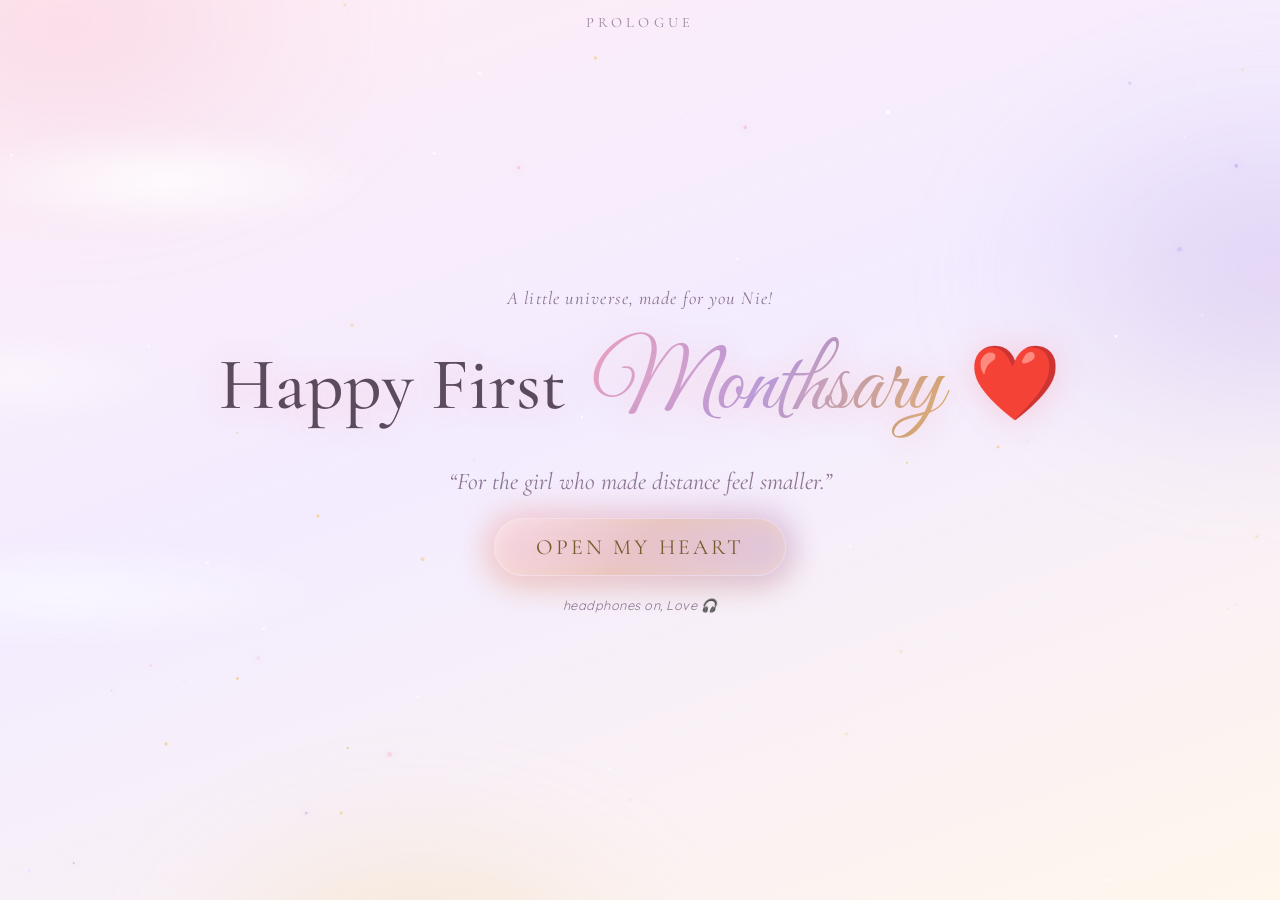
==== commit 2f5b2583: "Add files via upload" ====
--- a/index.html
+++ b/index.html
@@ -3,260 +3,276 @@
 <head>
 <meta charset="UTF-8" />
 <meta name="viewport" content="width=device-width, initial-scale=1.0" />
-<title>Happy National Girlfriends Day ❤️ — For Nie, from Win</title>
-<meta name="description" content="A little interactive love story, made only for one person." />
-
-<!-- Fonts: script for handwriting, serif for headlines, sans for body -->
+<title>Happy First Monthsary ❤️ — For Nie</title>
+<meta name="description" content="A little universe made with love, from Win to Nie." />
+
+<!-- Fonts: romantic script + elegant serif + soft rounded body -->
 <link rel="preconnect" href="https://fonts.googleapis.com" />
 <link rel="preconnect" href="https://fonts.gstatic.com" crossorigin />
-<link href="https://fonts.googleapis.com/css2?family=Great+Vibes&family=Cormorant+Garamond:ital,wght@0,400;0,500;0,600;1,400&family=Jost:wght@300;400;500&display=swap" rel="stylesheet" />
+<link href="https://fonts.googleapis.com/css2?family=Cormorant+Garamond:ital,wght@0,400;0,500;0,600;1,400;1,500&family=Great+Vibes&family=Quicksand:wght@400;500;600;700&display=swap" rel="stylesheet" />
 
 <link rel="stylesheet" href="style.css" />
-<link rel="icon" href="data:image/svg+xml,<svg xmlns='http://www.w3.org/2000/svg' viewBox='0 0 100 100'><text y='.9em' font-size='90'>❤️</text></svg>" />
 </head>
 <body>
 
-<!-- ========== BACKGROUND LAYERS (always present) ========== -->
-<canvas id="sky-canvas" aria-hidden="true"></canvas>   <!-- stars, meteors -->
-<div class="aurora" aria-hidden="true"></div>          <!-- soft moving glow -->
-<canvas id="fx-canvas" aria-hidden="true"></canvas>    <!-- hearts, confetti, fireworks -->
-
-<!-- Moon: easter egg — click it 🌙 -->
-<button id="moon" class="moon" aria-label="A quiet little moon" title="🌙"></button>
-
-<!-- ========== SCENE 1 — LOADING ========== -->
-<section id="scene-loading" class="scene active" aria-label="Loading">
-  <div class="loading-wrap">
-    <div class="loading-heart" aria-hidden="true">
-      <span class="beat">❤</span>
-    </div>
-    <p class="loading-text">Preparing something special<span class="dots"><i>.</i><i>.</i><i>.</i></span></p>
-    <div class="loading-bar" role="progressbar" aria-label="Loading progress"><span id="loading-fill"></span></div>
+<!-- ════════════════════════════════════════════════════════════
+     AMBIENT LAYERS (always behind everything)
+     ════════════════════════════════════════════════════════════ -->
+<canvas id="fx-canvas" aria-hidden="true"></canvas>
+<div id="aurora" aria-hidden="true">
+  <div class="aurora-band a1"></div>
+  <div class="aurora-band a2"></div>
+  <div class="aurora-band a3"></div>
+</div>
+
+<!-- ════════════════════════════════════════════════════════════
+     SCENE TRANSITION OVERLAY (unique cinematic wipes live here)
+     ════════════════════════════════════════════════════════════ -->
+<div id="transition-layer" aria-hidden="true"></div>
+
+<!-- ════════════════════════════════════════════════════════════
+     MINI VINYL DOCK (appears after the music scene)
+     ════════════════════════════════════════════════════════════ -->
+<div id="vinyl-dock" class="hidden" role="region" aria-label="Music player">
+  <button id="dock-disc" class="dock-disc" aria-label="Play or pause music">
+    <span class="dock-grooves"></span>
+    <span class="dock-label">♪</span>
+  </button>
+  <div class="dock-panel">
+    <span id="dock-status" class="dock-status">Paused</span>
+    <input id="dock-volume" type="range" min="0" max="100" value="70" aria-label="Volume" />
+    <button id="dock-mute" class="dock-mute" aria-label="Mute or unmute">🔊</button>
   </div>
-</section>
-
-<!-- ========== SCENE 2 — COVER ========== -->
-<section id="scene-cover" class="scene" aria-label="Cover">
-  <div class="cover-wrap glass-soft">
-    <p class="eyebrow">August 1st · A little adventure</p>
-    <h1 class="cover-title">Happy National<br /><span class="script-line">Girlfriends Day</span> <span class="pulse-heart">❤️</span></h1>
-    <p class="cover-sub">A little surprise from <button class="name-btn" data-egg="win">Win</button>.</p>
-    <p class="cover-note">“This website was made only for one person.”</p>
-    <button id="btn-begin" class="btn btn-glow">Begin ✨</button>
-  </div>
-</section>
-
-<!-- ========== SCENE 3 — SECRET DOOR ========== -->
-<section id="scene-door" class="scene" aria-label="Secret door">
-  <p class="door-caption">Only <button class="name-btn" data-egg="nie">Nie</button> can enter.</p>
-  <div id="door" class="door" role="button" tabindex="0" aria-label="Open the secret door">
-    <div class="door-frame">
-      <div class="door-light" aria-hidden="true"></div>
-      <div class="door-panel">
-        <div class="door-knob" aria-hidden="true"></div>
-        <div class="door-heart" aria-hidden="true">❥</div>
-      </div>
-    </div>
-    <p class="door-hint">tap the door</p>
-  </div>
-</section>
-
-<!-- ========== SCENE 4 — PERSONAL GREETING (typewriter letter) ========== -->
-<section id="scene-greeting" class="scene" aria-label="A personal greeting">
-  <div class="paper glass">
-    <div id="typewriter" class="typewriter" aria-live="polite"></div>
-    <button id="btn-greeting-next" class="btn btn-glow hidden-soft">Continue ❤️</button>
-  </div>
-</section>
-
-<!-- ========== SCENE 5 — MEMORY GALLERY ========== -->
-<section id="scene-gallery" class="scene scroll" aria-label="Memory gallery">
-  <header class="scene-head">
-    <h2 class="scene-title script-line">Our Little Gallery</h2>
-    <p class="scene-sub">Some moments float back to me all the time.</p>
-  </header>
-
-  <!-- Polaroids are generated from the GALLERY_ITEMS list at the top of
-       script.js — edit photos, videos and captions there, in ONE place.
-       The order still shuffles on every visit, and missing files still
-       show a pretty placeholder. -->
-  <div class="gallery" id="gallery"></div>
-
-  <button class="btn btn-glow next-btn" data-next="scene-cards">Keep going →</button>
-</section>
-
-<!-- ========== SCENE 6 — WHY YOU'RE AMAZING ========== -->
-<section id="scene-cards" class="scene scroll" aria-label="Why you're amazing">
-  <header class="scene-head">
-    <h2 class="scene-title script-line">Why You're Amazing</h2>
-    <p class="scene-sub">Tap a card. Each one hides a secret.</p>
-  </header>
-
-  <div class="cards">
-    <button class="flip-card"><span class="flip-inner">
-      <span class="flip-front"><em>❤️</em>Your smile</span>
-      <span class="flip-back">Your smile can fix any bad day I've ever had. It's my favorite view in the world.</span>
-    </span></button>
-    <button class="flip-card"><span class="flip-inner">
-      <span class="flip-front"><em>🌸</em>Your kindness</span>
-      <span class="flip-back">You're gentle with everyone, even when the world isn't gentle with you. I admire that so much.</span>
-    </span></button>
-    <button class="flip-card"><span class="flip-inner">
-      <span class="flip-front"><em>✨</em>Your laugh</span>
-      <span class="flip-back">Honestly? I say silly things on purpose just to hear it.</span>
-    </span></button>
-    <button class="flip-card"><span class="flip-inner">
-      <span class="flip-front"><em>😊</em>Your love</span>
-      <span class="flip-back">Your love feels like home, the one place my heart always finds its way back to.</span>
-    </span></button>
-    <button class="flip-card"><span class="flip-inner">
-      <span class="flip-front"><em>🌎</em>Everything about you</span>
-      <span class="flip-back">The big things, the tiny things, the things you don't even notice about yourself. All of it. All of you.</span>
-    </span></button>
-  </div>
-
-  <button class="btn btn-glow next-btn" data-next="scene-jar">One more surprise →</button>
-</section>
-
-<!-- ========== SCENE 7 — LOVE JAR ========== -->
-<section id="scene-jar" class="scene scroll" aria-label="Love jar">
-  <header class="scene-head">
-    <h2 class="scene-title script-line">The Love Jar</h2>
-    <p class="scene-sub">Fifty little notes. Tap the jar to pull one out.</p>
-  </header>
-
-  <div class="jar-area">
-    <button id="jar" class="jar" aria-label="Pull a love note from the jar">
-      <svg viewBox="0 0 200 260" aria-hidden="true">
-        <!-- lid -->
-        <rect x="55" y="8" width="90" height="26" rx="10" class="jar-lid"/>
-        <!-- glass body -->
-        <path d="M60 34 h80 v18 c18 14 26 34 26 58 v104 a36 36 0 0 1 -36 36 h-60 a36 36 0 0 1 -36 -36 v-104 c0-24 8-44 26-58 z" class="jar-glass"/>
-        <!-- glass shine -->
-        <path d="M52 96 q-6 60 4 118" class="jar-shine"/>
-        <!-- folded notes -->
-        <g class="jar-notes">
-          <rect x="62"  y="196" width="26" height="18" rx="3" transform="rotate(-12 75 205)"/>
-          <rect x="92"  y="200" width="26" height="18" rx="3" transform="rotate(8 105 209)"/>
-          <rect x="122" y="194" width="26" height="18" rx="3" transform="rotate(-6 135 203)"/>
-          <rect x="76"  y="172" width="26" height="18" rx="3" transform="rotate(10 89 181)"/>
-          <rect x="108" y="170" width="26" height="18" rx="3" transform="rotate(-9 121 179)"/>
-          <rect x="94"  y="146" width="26" height="18" rx="3" transform="rotate(5 107 155)"/>
-        </g>
-        <!-- little heart label -->
-        <text x="100" y="128" text-anchor="middle" class="jar-label">❤</text>
-      </svg>
-    </button>
-
-    <div id="note-card" class="note-card" role="status" aria-live="polite">
-      <p id="note-text">Tap the jar…</p>
-      <span id="note-count" class="note-count"></span>
-    </div>
-  </div>
-
-  <button class="btn btn-glow next-btn" data-next="scene-scratch">Something shiny next →</button>
-</section>
-
-<!-- ========== SCENE 8 — SCRATCH CARD ========== -->
-<section id="scene-scratch" class="scene scroll" aria-label="Scratch card">
-  <header class="scene-head">
-    <h2 class="scene-title script-line">A Secret Underneath</h2>
-    <p class="scene-sub">Scratch the glitter away with your finger (or mouse).</p>
-  </header>
-
-  <div class="scratch-wrap glass-soft">
-    <div class="scratch-message">
-      <p class="script-line big">You + Me</p>
-      <p>No matter the day, no matter the year, <br/>you will always be my favorite hello<br/>and my hardest goodbye. ❤️</p>
-    </div>
-    <canvas id="scratch-canvas" aria-label="Scratchable surface"></canvas>
-  </div>
-
-  <button class="btn btn-glow next-btn hidden-soft" id="btn-after-scratch" data-next="scene-gift">Open your gift →</button>
-</section>
-
-<!-- ========== SCENE 9 — SURPRISE BOX ========== -->
-<section id="scene-gift" class="scene" aria-label="Surprise box">
-  <header class="scene-head">
-    <h2 class="scene-title script-line">For You</h2>
-    <p class="scene-sub" id="gift-hint">Tap the box to untie the ribbon…</p>
-  </header>
-
-  <div id="giftbox" class="giftbox" role="button" tabindex="0" aria-label="Open the gift box">
-    <div class="gift-glow" aria-hidden="true"></div>
-    <div class="gift-lid">
-      <div class="gift-bow" aria-hidden="true"><i></i><i></i></div>
-    </div>
-    <div class="gift-base">
-      <div class="ribbon-v" aria-hidden="true"></div>
-    </div>
-  </div>
-
-  <button class="btn btn-glow next-btn hidden-soft" id="btn-after-gift" data-next="scene-letter">Read the letter ✉️</button>
-</section>
-
-<!-- ========== SCENE 10 — FINAL LOVE LETTER ========== -->
-<section id="scene-letter" class="scene scroll" aria-label="Final love letter">
-  <div class="paper glass letter">
-    <p class="letter-line script-line big">Dear Nie,</p>
-    <p class="letter-line">Thank you for every smile.</p>
-    <p class="letter-line">Every laugh.</p>
-    <p class="letter-line">Every memory.</p>
-    <p class="letter-line">Every little thing you do.</p>
-    <p class="letter-line">You make life brighter.</p>
-    <p class="letter-line">Thank you for choosing me every day.</p>
-    <p class="letter-line">Happy National Girlfriends Day.</p>
-    <p class="letter-line">I love you more than words can ever explain.</p>
-    <p class="letter-line">Forever yours,</p>
-    <p class="letter-line script-line big">❤️ <button class="name-btn" data-egg="win">Win</button></p>
-    <button class="btn btn-glow next-btn hidden-soft" id="btn-after-letter" data-next="scene-ending">One last thing…</button>
-  </div>
-</section>
-
-<!-- ========== SCENE 11 — ENDING ========== -->
-<section id="scene-ending" class="scene" aria-label="Ending">
-  <div class="ending-photos" id="ending-photos" aria-hidden="true"></div>
-  <div class="ending-text">
-    <p class="fade-seq">The End?</p>
-    <p class="fade-seq">Not really…</p>
-    <p class="fade-seq">Our story is just getting started.</p>
-    <p class="fade-seq pulse-heart big">❤️</p>
-    <p class="fade-seq script-line big"><button class="name-btn" data-egg="win">Win</button> &amp; <button class="name-btn" data-egg="nie">Nie</button></p>
-    <p class="fade-seq">Forever.</p>
-    <button id="btn-replay" class="btn btn-ghost fade-seq">Replay the journey ↺</button>
-  </div>
-</section>
-
-<!-- ========== HIDDEN: OUR FUTURE DREAMS (Konami code) ========== -->
-<section id="scene-dreams" class="overlay-page" aria-label="Our future dreams" hidden>
-  <div class="paper glass">
-    <h2 class="script-line big">Our Future Dreams</h2>
-    <p class="dreams-intro">You found the secret page. Of course you did. 😌</p>
-    <ul class="dreams-list">
-      <li>🌅 Watch a sunrise somewhere we've never been</li>
-      <li>✈️ Take our dream trip to Japan</li>
-      <li>🏠 A cozy little place that's just ours</li>
-      <li>🍳 Cook breakfasts in our pajamas</li>
-      <li>🎄 Celebrate every Christmas side by side</li>
-      <li>🎂 Celebrate every birthday together</li>
-      <li>❤️ Love each other a little more every day</li>
-      <li>👵👴 Growing old and still holding hands</li>
-    </ul>
-    <button class="btn btn-glow" data-close-overlay>Back to our story ❤️</button>
-  </div>
-</section>
-
-<!-- ========== LIGHTBOX ========== -->
-<div id="lightbox" class="lightbox" hidden>
-  <button class="lightbox-close" aria-label="Close">✕</button>
-  <figure>
-    <div id="lightbox-media"></div>
-    <figcaption id="lightbox-caption"></figcaption>
+</div>
+
+<!-- Background music.
+     REPLACE assets/music/MUSIC_PLACEHOLDER.mp3 with your song file.
+     Keep the same filename, or edit the src below. -->
+<audio id="bg-music" src="assets/music/music1.mp3" loop preload="none"></audio>
+
+<main id="app">
+
+  <!-- ══════════════ SCENE 1 · LANDING ══════════════ -->
+  <section class="scene active" id="scene-landing" data-chapter="Prologue">
+    <div class="landing-clouds" aria-hidden="true">
+      <span class="cloud c1"></span><span class="cloud c2"></span><span class="cloud c3"></span>
+    </div>
+    <div class="landing-hearts" aria-hidden="true"></div>
+    <div class="scene-inner landing-inner">
+      <p class="eyebrow">A little universe, made for you Nie!</p>
+      <h1 class="landing-title">Happy First <span class="script">Monthsary</span> <span class="beat-heart">❤️</span></h1>
+      <p class="landing-sub">“For the girl who made distance feel smaller.”</p>
+      <button class="glow-btn" id="btn-open-heart">
+        <span class="glow-btn-halo" aria-hidden="true"></span>
+        Open My Heart
+      </button>
+      <p class="hint">headphones on, Love 🎧</p>
+    </div>
+  </section>
+
+  <!-- ══════════════ SCENE 2 · FLOWER BLOOM ══════════════ -->
+  <section class="scene" id="scene-bloom" data-chapter="Chapter I · The Garden">
+    <div class="scene-inner bloom-inner">
+      <div class="bloom-stage" id="bloom-stage" aria-label="A seed grows into a blooming flower">
+        <!-- SVG flower is injected by script.js so the animation restarts cleanly -->
+      </div>
+      <p class="bloom-caption" id="bloom-caption">a tiny seed falls…</p>
+      <div class="bloom-reveal hidden" id="bloom-reveal">
+        <p class="reveal-line">Something small was planted a month ago…</p>
+        <p class="reveal-line strong">and look how beautifully it grew. 🌸</p>
+        <button class="glow-btn small" id="btn-after-bloom">Keep going</button>
+      </div>
+      <button class="skip-btn" id="btn-skip-bloom">skip ↦</button>
+    </div>
+  </section>
+
+  <!-- ══════════════ SCENE 3 · LOVE LETTER ══════════════ -->
+  <section class="scene" id="scene-letter" data-chapter="Chapter II · A Letter Arrives">
+    <div class="scene-inner letter-inner">
+      <p class="eyebrow">something arrived for you…</p>
+      <div class="envelope-wrap" id="envelope-wrap">
+        <button class="envelope" id="envelope" aria-label="Open the envelope">
+          <span class="env-back"></span>
+          <span class="env-paper" id="env-paper">
+            <span class="typed" id="typed-letter" aria-live="polite"></span>
+          </span>
+          <span class="env-front"></span>
+          <span class="env-flap"></span>
+          <span class="env-seal">N</span>
+        </button>
+      </div>
+      <div class="letter-hearts" id="letter-hearts" aria-hidden="true"></div>
+      <button class="glow-btn small hidden" id="btn-after-letter">Our memories →</button>
+    </div>
+  </section>
+
+  <!-- ══════════════ SCENE 4 · MEMORY JOURNEY ══════════════ -->
+  <section class="scene" id="scene-memories" data-chapter="Chapter III · My Treasures">
+    <div class="scene-inner memories-inner">
+      <h2 class="scene-title">My <span class="script">Treasures</span></h2>
+      <p class="scene-sub">tap a treasure — photos &amp; little films 📸🎞️</p>
+      <div class="polaroid-sky" id="polaroid-sky"><!-- polaroids injected by script.js --></div>
+      <button class="glow-btn small" id="btn-after-memories">There’s more…</button>
+    </div>
+  </section>
+
+  <!-- ══════════════ SCENE 5 · GIF MEMORIES ══════════════ -->
+  <section class="scene" id="scene-gifs" data-chapter="Chapter III½ · Our Little Photobooth">
+    <div class="scene-inner gifs-inner">
+      <h2 class="scene-title">Our <span class="script">Photobooth</span> across the miles</h2>
+      <p class="scene-sub">kilometers apart, pero kasya pa rin tayo sa iisang photo strip 📸</p>
+      <div class="gif-grid" id="gif-grid"><!-- gif frames injected by script.js --></div>
+      <button class="glow-btn small" id="btn-after-gifs">Wait… do you hear that?</button>
+    </div>
+  </section>
+
+  <!-- ══════════════ SCENE 6 · VINYL MUSIC ══════════════ -->
+  <section class="scene" id="scene-music" data-chapter="Interlude · Our Soundtrack">
+    <div class="scene-inner music-inner">
+      <h2 class="scene-title">Every love story has a <span class="script">song</span></h2>
+      <p class="scene-sub">tap the record, Love 🎶</p>
+      <div class="turntable">
+        <button class="vinyl" id="vinyl" aria-label="Play our song">
+          <span class="vinyl-grooves"></span>
+          <span class="vinyl-sheen"></span>
+          <span class="vinyl-center"><span class="script">W ♥ N</span></span>
+        </button>
+        <div class="tonearm" id="tonearm" aria-hidden="true">
+          <span class="arm-base"></span><span class="arm-rod"></span><span class="arm-head"></span>
+        </div>
+      </div>
+      <div class="now-playing hidden" id="now-playing">
+        <span class="np-icon">🎵</span> Now Playing <span class="np-eq" aria-hidden="true"><i></i><i></i><i></i><i></i></span>
+      </div>
+      <div class="music-controls hidden" id="music-controls">
+        <button class="chip-btn" id="btn-music-toggle">Pause</button>
+        <label class="vol-label">vol
+          <input id="music-volume" type="range" min="0" max="100" value="70" aria-label="Volume" />
+        </label>
+        <button class="chip-btn" id="btn-music-mute">Mute</button>
+      </div>
+      <button class="glow-btn small hidden" id="btn-after-music">Now… read this 💌</button>
+      <p class="hint" id="music-hint">the music will follow you through the rest of the journey</p>
+    </div>
+  </section>
+
+  <!-- ══════════════ SCENE 7 · LONG MESSAGE ══════════════ -->
+  <section class="scene" id="scene-message" data-chapter="Chapter IV · From My Heart">
+    <div class="scene-inner message-inner">
+      <div class="paper-sheet" id="paper-sheet">
+        <div class="paper-deckle top" aria-hidden="true"></div>
+        <article class="long-letter" id="long-letter"><!-- paragraphs injected by script.js --></article>
+        <div class="paper-deckle bottom" aria-hidden="true"></div>
+      </div>
+      <button class="glow-btn small hidden" id="btn-after-message">My promises to you 🌱</button>
+    </div>
+  </section>
+
+  <!-- ══════════════ SCENE 8 · PROMISE TREE ══════════════ -->
+  <section class="scene" id="scene-tree" data-chapter="Chapter V · The Promise Tree">
+    <div class="scene-inner tree-inner">
+      <h2 class="scene-title">I planted a <span class="script">promise</span> for you</h2>
+      <p class="scene-sub">every leaf holds one, tap them all 🍃 <span class="leaf-count" id="leaf-count"></span></p>
+      <div class="tree-stage" id="tree-stage"><!-- SVG tree + leaves injected --></div>
+      <div class="promise-toast hidden" id="promise-toast" role="status"></div>
+      <button class="glow-btn small" id="btn-after-tree">How long has it been?</button>
+    </div>
+  </section>
+
+  <!-- ══════════════ SCENE 9 · COUNTDOWN ══════════════ -->
+  <section class="scene" id="scene-countdown" data-chapter="Chapter VI · Every Second Counts">
+    <div class="scene-inner countdown-inner">
+      <h2 class="scene-title">Time since we started <span class="script">loving</span> each other</h2>
+      <div class="count-grid" id="count-grid">
+        <div class="count-cell"><span class="count-num" id="cd-days">0</span><span class="count-lab">days</span></div>
+        <div class="count-cell"><span class="count-num" id="cd-hours">0</span><span class="count-lab">hours</span></div>
+        <div class="count-cell"><span class="count-num" id="cd-mins">0</span><span class="count-lab">minutes</span></div>
+        <div class="count-cell"><span class="count-num" id="cd-secs">0</span><span class="count-lab">seconds</span></div>
+      </div>
+      <p class="scene-sub">…and still counting. always counting. ∞</p>
+      <button class="glow-btn small" id="btn-after-countdown">I kept something for our future 🗝️</button>
+    </div>
+  </section>
+
+  <!-- ══════════════ SCENE 11 · FUTURE LETTER / CHEST ══════════════ -->
+  <section class="scene" id="scene-chest" data-chapter="Chapter VII · For Someday">
+    <div class="scene-inner chest-inner">
+      <p class="eyebrow">locked until the right moment…</p>
+      <div class="chest-stage">
+        <button class="chest" id="chest" aria-label="Open the treasure chest">
+          <span class="chest-glow" aria-hidden="true"></span>
+          <span class="chest-lid"><span class="chest-band"></span></span>
+          <span class="chest-body"><span class="chest-band"></span><span class="chest-lock">🔒</span></span>
+          <span class="chest-light" aria-hidden="true"></span>
+        </button>
+      </div>
+      <div class="future-letter hidden" id="future-letter">
+        <h3 class="future-title script">My letter for our future</h3>
+        <!-- ✏️ REPLACE THIS PLACEHOLDER with the real future letter someday -->
+        <p class="future-body">
+          This page is reserved. One day, when we’re finally
+          in the same city, breathing the same air, I’ll replace these words with everything
+          I’m saving up to tell you in person. For now, just know: the future I imagine
+          always, always has you in it. — Win 
+        </p>
+        <button class="glow-btn small" id="btn-after-chest">Come see the night I made you ✨</button>
+      </div>
+    </div>
+  </section>
+
+  <!-- ══════════════ SCENE 12 · FIREFLIES ══════════════ -->
+  <section class="scene night" id="scene-fireflies" data-chapter="Chapter VIII · Fireflies">
+    <div class="scene-inner fireflies-inner">
+      <h2 class="scene-title moonlit">Catch a <span class="script">firefly</span></h2>
+      <p class="scene-sub moonlit">each one carries a tiny message for you <span id="firefly-count"></span></p>
+      <div class="firefly-field" id="firefly-field"></div>
+      <div class="firefly-note hidden" id="firefly-note" role="status"></div>
+      <button class="glow-btn small night-btn" id="btn-after-fireflies">Look up… 🌠</button>
+    </div>
+  </section>
+
+  <!-- ══════════════ SCENE 13 · SHOOTING STARS ══════════════ -->
+  <section class="scene night" id="scene-stars" data-chapter="Chapter IX · Wishing Sky">
+    <div class="scene-inner stars-inner">
+      <h2 class="scene-title moonlit">Catch a <span class="script">shooting star</span></h2>
+      <p class="scene-sub moonlit">every star you catch grants a wish — a sweet one 🌠</p>
+      <div class="star-sky" id="star-sky"></div>
+      <div class="star-wish hidden" id="star-wish" role="status"></div>
+      <div class="stars-actions">
+        <button class="chip-btn night-chip" id="btn-summon-star">summon a star ✦</button>
+        <button class="glow-btn small night-btn" id="btn-after-stars">One last thing, mahal…</button>
+      </div>
+    </div>
+  </section>
+
+  <!-- ══════════════ SCENE 14 · FINALE ══════════════ -->
+  <section class="scene night" id="scene-finale" data-chapter="Epilogue · Home">
+    <div class="finale-photos" id="finale-photos" aria-hidden="true"></div>
+    <div class="scene-inner finale-inner">
+      <div class="finale-flower" id="finale-flower" aria-hidden="true"></div>
+      <div class="heart-ring" id="heart-ring" aria-hidden="true"></div>
+      <div class="finale-text" id="finale-text">
+        <p class="finale-line l1">No matter how many kilometers separate us…</p>
+        <p class="finale-line l2 script">You’ll always be home.</p>
+        <p class="finale-line l3">Happy First Monthsary ❤️</p>
+        <p class="finale-line l4">Love,<br /><span class="script big">Win</span></p>
+        <button class="glow-btn small hidden" id="btn-finale-burst">One more kiss of light ✨</button>
+        <p class="credits hidden" id="credits">— Made with love by Win, for Nie —</p>
+      </div>
+    </div>
+  </section>
+
+</main>
+
+<!-- ══════════════ LIGHTBOX (photo viewer) ══════════════ -->
+<div class="lightbox hidden" id="lightbox" role="dialog" aria-modal="true" aria-label="Photo viewer">
+  <div class="lightbox-backdrop" id="lightbox-backdrop"></div>
+  <figure class="lightbox-card" id="lightbox-card">
+    <div class="lightbox-img" id="lightbox-img"></div>
+    <figcaption class="lightbox-cap" id="lightbox-cap"></figcaption>
+    <button class="lightbox-close" id="lightbox-close" aria-label="Close photo">✕</button>
   </figure>
 </div>
-
-<!-- ========== TOAST (easter-egg messages) ========== -->
-<div id="toast" class="toast" role="status" aria-live="polite" hidden></div>
 
 <script src="script.js"></script>
 </body>
--- a/style.css
+++ b/style.css
@@ -1,588 +1,1096 @@
-/* ============================================================
-   Happy National Girlfriends Day ❤️  —  style.css
-   From Win, for Nie.
-
-   CONTENTS
-   1.  Design tokens
-   2.  Base & background layers
-   3.  Shared components (buttons, glass, paper, headings)
-   4.  Scene engine (transitions between scenes)
-   5.  Scene 1  — Loading
-   6.  Scene 2  — Cover
-   7.  Scene 3  — Secret door
-   8.  Scene 4  — Greeting (typewriter)
-   9.  Scene 5  — Gallery
-   10. Scene 6  — Flip cards
-   11. Scene 7  — Love jar
-   12. Scene 8  — Scratch card
-   13. Scene 9  — Gift box
-   14. Scene 10 — Letter
-   15. Scene 11 — Ending
-   16. Overlays: dreams page, lightbox, toast
-   17. Responsive & reduced motion
-   ============================================================ */
-
-/* ---------- 1. DESIGN TOKENS ---------- */
+/* ═══════════════════════════════════════════════════════════════
+   FIRST MONTHSARY · for Nie, from Win
+   ---------------------------------------------------------------
+   Palette  : blush pink · lavender · cream · white · gold
+   Fonts    : Great Vibes (script) · Cormorant Garamond (serif)
+              Quicksand (body)
+   Layout   : one full-screen "scene" at a time, cinematic wipes
+   ═══════════════════════════════════════════════════════════════ */
+
 :root{
-  /* Night-sky palette with rose & candlelight accents */
-  --night-1:#070a1e;      /* deepest sky        */
-  --night-2:#121737;      /* horizon indigo     */
-  --violet:#3a2f63;       /* nebula violet      */
-  --rose:#f7a8c4;         /* soft rose          */
-  --rose-deep:#ee6f9d;    /* vivid rose         */
-  --gold:#f6d38b;         /* candle gold        */
-  --ink:#f5eefc;          /* near-white text    */
-  --ink-dim:rgba(245,238,252,.66);
-
-  --glass:rgba(255,255,255,.07);
-  --glass-edge:rgba(255,255,255,.16);
-
-  --font-script:"Great Vibes",cursive;
-  --font-display:"Cormorant Garamond",serif;
-  --font-body:"Jost",system-ui,sans-serif;
-
-  --ease-cinema:cubic-bezier(.22,.8,.25,1);
-  --shadow-soft:0 10px 40px rgba(0,0,0,.45);
-}
-
-/* ---------- 2. BASE & BACKGROUND ---------- */
-*{box-sizing:border-box;margin:0;padding:0}
-/* CRITICAL: make the `hidden` attribute always win, even over display:flex
-   (otherwise the lightbox & secret overlays cover the whole site on load) */
-[hidden]{display:none!important}
-html{scroll-behavior:smooth}
+  --blush:      #f6c6d7;
+  --blush-deep: #ec9fbc;
+  --lavender:   #cbb6ee;
+  --lav-deep:   #a98fd8;
+  --cream:      #fff6ec;
+  --white:      #ffffff;
+  --gold:       #d9a441;
+  --gold-soft:  #f0cf8e;
+  --ink:        #5c4a5e;          /* soft plum text */
+  --ink-light:  #8a7391;
+  --night:      #14102b;
+  --night-2:    #241b4d;
+  --moon:       #efe6ff;
+
+  --font-script: "Great Vibes", cursive;
+  --font-serif:  "Cormorant Garamond", serif;
+  --font-body:   "Quicksand", sans-serif;
+
+  --ease-soft:  cubic-bezier(.33,1,.4,1);
+  --ease-pop:   cubic-bezier(.34,1.56,.64,1);
+}
+
+*{ margin:0; padding:0; box-sizing:border-box; }
+html,body{ height:100%; }
+@supports (height:100dvh){ html,body{ height:100dvh; } } /* mobile URL bars */
 body{
   font-family:var(--font-body);
-  font-weight:300;
   color:var(--ink);
-  background:radial-gradient(120% 90% at 50% 0%,var(--night-2) 0%,var(--night-1) 60%) fixed;
-  min-height:100dvh;
-  overflow-x:hidden;
+  background:linear-gradient(160deg,#ffeef5 0%, #f3ecff 45%, var(--cream) 100%);
+  overflow:hidden;
   -webkit-font-smoothing:antialiased;
-}
-button{font:inherit;color:inherit;background:none;border:none;cursor:pointer}
-/* snappier taps on mobile: no 300ms delay, no accidental double-tap zoom */
-button,.polaroid,.jar,.door,.giftbox,.moon,.pulse-heart{touch-action:manipulation}
-html,body{overscroll-behavior-y:contain} /* no pull-to-refresh mid-scratch */
-img,video{max-width:100%;display:block}
-
-#sky-canvas,#fx-canvas{
-  position:fixed;inset:0;width:100%;height:100%;pointer-events:none;
-}
-#sky-canvas{z-index:0}
-#fx-canvas{z-index:50}
-
-/* slow drifting aurora glow behind everything */
-.aurora{
-  position:fixed;inset:-20%;z-index:0;pointer-events:none;
+  -webkit-tap-highlight-color:transparent;
+}
+button{ font-family:inherit; cursor:pointer; border:none; background:none; color:inherit; }
+button:focus-visible, input:focus-visible, [tabindex]:focus-visible{
+  outline:3px solid var(--gold);
+  outline-offset:3px;
+  border-radius:6px;
+}
+.hidden{ display:none !important; }
+
+/* ───────────────────────── ambient layers ───────────────────── */
+#fx-canvas{
+  position:fixed; inset:0; width:100%; height:100%;
+  pointer-events:none; z-index:3;
+}
+#aurora{ position:fixed; inset:-20%; z-index:1; filter:blur(60px); opacity:.55; transition:opacity 2s ease; }
+body.night-mode #aurora{ opacity:.28; }
+.aurora-band{ position:absolute; border-radius:50%; mix-blend-mode:screen; }
+.a1{ width:70vw; height:55vh; left:-10vw; top:-5vh;
+     background:radial-gradient(closest-side, var(--blush), transparent 70%);
+     animation:auroraDrift 26s ease-in-out infinite alternate; }
+.a2{ width:65vw; height:60vh; right:-12vw; top:20vh;
+     background:radial-gradient(closest-side, var(--lavender), transparent 70%);
+     animation:auroraDrift 33s ease-in-out infinite alternate-reverse; }
+.a3{ width:55vw; height:45vh; left:25vw; bottom:-10vh;
+     background:radial-gradient(closest-side, var(--gold-soft), transparent 72%);
+     animation:auroraDrift 40s ease-in-out infinite alternate; opacity:.8; }
+@keyframes auroraDrift{
+  from{ transform:translate3d(0,0,0) scale(1); }
+  to  { transform:translate3d(6vw,-4vh,0) scale(1.15) rotate(8deg); }
+}
+
+/* ───────────────────────── scenes ───────────────────────────── */
+#app{ position:relative; z-index:4; height:100%; }
+.scene{
+  position:absolute; inset:0;
+  display:none;
+  overflow:hidden;
+}
+.scene.active{ display:block; }
+/* seamless cross-fade during wipes */
+.scene.scene-fade-out{ opacity:0; transition:opacity .85s var(--ease-soft); }
+.scene.scene-fade-in{ animation:sceneIn 1.15s var(--ease-soft) both; }
+@keyframes sceneIn{
+  from{ opacity:0; transform:scale(1.02); }
+  to  { opacity:1; transform:none; } }
+.scene-inner{
+  position:relative; z-index:2;
+  height:100%;
+  display:flex; flex-direction:column;
+  align-items:center; justify-content:center;
+  text-align:center;
+  padding:clamp(16px,4vw,48px);
+  gap:clamp(10px,2vh,22px);
+  overflow-y:auto;
+}
+/* chapter tag */
+.scene::before{
+  content:attr(data-chapter);
+  position:absolute; top:calc(14px + env(safe-area-inset-top,0px)); left:50%; transform:translateX(-50%);
+  z-index:5;
+  font-family:var(--font-serif);
+  font-size:clamp(.72rem,1.6vw,.9rem);
+  letter-spacing:.28em; text-transform:uppercase;
+  color:var(--ink-light);
+  opacity:0;
+  animation:chapterIn 1.4s .3s var(--ease-soft) forwards;
+  pointer-events:none;
+  white-space:nowrap;
+}
+.scene.night::before{ color:#bba9e8; }
+@keyframes chapterIn{
+  from{ opacity:0; letter-spacing:.6em; }
+  to  { opacity:.85; letter-spacing:.28em; }
+}
+
+/* night scenes */
+.scene.night{ background:radial-gradient(120% 100% at 50% 0%, var(--night-2) 0%, var(--night) 70%); }
+body.night-mode{ background:var(--night); }
+
+/* ─────────────────────── typography ─────────────────────────── */
+.script{ font-family:var(--font-script); font-weight:400; }
+.eyebrow{
+  font-family:var(--font-serif); font-style:italic;
+  color:var(--ink-light);
+  font-size:clamp(.95rem,2.2vw,1.15rem);
+  letter-spacing:.06em;
+}
+.scene-title{
+  font-family:var(--font-serif); font-weight:500;
+  font-size:clamp(1.7rem,5vw,2.9rem);
+  color:var(--ink);
+}
+.scene-title .script{
+  font-size:1.35em;
+  background:linear-gradient(120deg,var(--blush-deep),var(--lav-deep) 55%,var(--gold));
+  -webkit-background-clip:text; background-clip:text; color:transparent;
+  padding:0 .08em;
+}
+.scene-title.moonlit{ color:var(--moon); }
+.scene-sub{
+  color:var(--ink-light);
+  font-size:clamp(.9rem,2.2vw,1.05rem);
+  font-weight:500;
+}
+.scene-sub.moonlit{ color:#b6a6e2; }
+.hint{
+  font-size:.8rem; color:var(--ink-light); opacity:.7;
+  font-style:italic; letter-spacing:.04em;
+}
+
+/* ─────────────────────── buttons ────────────────────────────── */
+.glow-btn{
+  position:relative;
+  font-family:var(--font-serif);
+  font-size:clamp(1.05rem,2.6vw,1.35rem);
+  letter-spacing:.14em; text-transform:uppercase;
+  color:#7a5a2e;
+  padding:16px 42px;
+  border-radius:999px;
+  background:linear-gradient(135deg,#fff 0%, var(--gold-soft) 50%, #ffe9c4 100%);
+  box-shadow:0 6px 30px rgba(217,164,65,.45), inset 0 0 0 1px rgba(255,255,255,.8);
+  transition:transform .35s var(--ease-pop), box-shadow .35s ease;
+}
+.glow-btn:hover{ transform:translateY(-3px) scale(1.03); box-shadow:0 12px 42px rgba(217,164,65,.6), inset 0 0 0 1px #fff; }
+.glow-btn:active{ transform:scale(.97); }
+.glow-btn-halo{
+  position:absolute; inset:-10px; border-radius:inherit; z-index:-1;
+  background:linear-gradient(110deg, var(--blush), var(--lavender) 45%, var(--gold-soft) 80%, var(--blush));
+  background-size:280% 100%;
+  filter:blur(14px); opacity:.7;
+  animation:haloFlow 5s ease-in-out infinite alternate;
+}
+@keyframes haloFlow{
+  from{ background-position:0% 0; opacity:.55; }
+  to  { background-position:100% 0; opacity:.85; } }
+.glow-btn.small{ font-size:clamp(.85rem,2vw,1rem); padding:12px 30px; }
+.night-btn{ background:linear-gradient(135deg,#2e2560,#4a3a8c); color:var(--moon);
+  box-shadow:0 6px 30px rgba(120,90,220,.5), inset 0 0 0 1px rgba(200,180,255,.35); }
+.night-btn:hover{ box-shadow:0 12px 42px rgba(150,110,255,.65), inset 0 0 0 1px rgba(220,205,255,.6); }
+
+.chip-btn{
+  font-size:.85rem; font-weight:600; letter-spacing:.05em;
+  padding:9px 20px; border-radius:999px;
+  background:rgba(255,255,255,.75); color:var(--ink);
+  box-shadow:0 2px 12px rgba(92,74,94,.15), inset 0 0 0 1px rgba(217,164,65,.35);
+  transition:transform .25s var(--ease-pop), box-shadow .25s;
+}
+.chip-btn:hover{ transform:translateY(-2px); box-shadow:0 6px 18px rgba(92,74,94,.22), inset 0 0 0 1px var(--gold); }
+.night-chip{ background:rgba(40,32,80,.8); color:var(--moon);
+  box-shadow:0 2px 12px rgba(0,0,0,.4), inset 0 0 0 1px rgba(180,160,255,.4); }
+
+.skip-btn{
+  position:absolute; right:22px; bottom:calc(20px + env(safe-area-inset-bottom,0px)); z-index:6;
+  font-size:.8rem; letter-spacing:.12em; font-weight:600;
+  color:var(--ink-light); opacity:.65;
+  padding:8px 14px; border-radius:999px;
+  transition:opacity .3s;
+}
+.skip-btn:hover{ opacity:1; }
+
+/* ═══════════════════════ TRANSITION LAYER ═════════════════════
+   Each wipe is a different cinematic device. script.js adds a
+   class, waits, swaps scenes at the midpoint, then removes it.  */
+#transition-layer{ position:fixed; inset:0; z-index:50; pointer-events:none; }
+#transition-layer.busy{ pointer-events:all; }
+
+/* 1 · GARDEN BLOOM WIPE — a circle of light blooms outward */
+.tw-bloom{ position:absolute; inset:0;
+  background:radial-gradient(circle at 50% 60%, #fff 0%, var(--blush) 35%, var(--lavender) 65%, transparent 78%);
+  clip-path:circle(0% at 50% 60%);
+  animation:twBloom 1.9s var(--ease-soft) forwards; }
+@keyframes twBloom{
+  0%{ clip-path:circle(0% at 50% 60%); opacity:1; }
+  45%{ clip-path:circle(150% at 50% 60%); opacity:1; }
+  100%{ clip-path:circle(150% at 50% 60%); opacity:0; } }
+
+/* 2 · PETAL CURTAIN — petals sweep across (petals spawned by JS) */
+.tw-petalveil{ position:absolute; inset:0;
+  background:linear-gradient(100deg, transparent 0%, rgba(255,240,247,.96) 25%, rgba(246,198,215,.98) 50%, rgba(255,240,247,.96) 75%, transparent 100%);
+  background-size:300% 100%;
+  animation:twVeil 1.8s ease-in-out forwards; }
+@keyframes twVeil{
+  0%{ background-position:120% 0; } 50%{ background-position:50% 0; } 100%{ background-position:-120% 0; } }
+
+/* 3 · DOORS OF LIGHT — two glowing panels part like doors */
+.tw-door{ position:absolute; top:0; bottom:0; width:52%;
+  background:linear-gradient(180deg,#fff8ef, var(--gold-soft) 60%, var(--blush));
+  box-shadow:0 0 60px rgba(217,164,65,.7); }
+.tw-door.left { left:0;  animation:twDoorL 1.9s var(--ease-soft) forwards; }
+.tw-door.right{ right:0; animation:twDoorR 1.9s var(--ease-soft) forwards; }
+@keyframes twDoorL{ 0%{ transform:translateX(-102%);} 45%,55%{ transform:translateX(0);} 100%{ transform:translateX(-102%);} }
+@keyframes twDoorR{ 0%{ transform:translateX(102%);}  45%,55%{ transform:translateX(0);} 100%{ transform:translateX(102%);} }
+
+/* 4 · CAMERA FLASH + FILMSTRIP */
+.tw-flash{ position:absolute; inset:0; background:#fff; animation:twFlash 1.5s ease forwards; }
+@keyframes twFlash{ 0%{opacity:0;} 18%{opacity:1;} 42%{opacity:.92;} 100%{opacity:0;} }
+.tw-film{ position:absolute; inset:0; display:flex; gap:8px; padding:8px;
+  background:#2a2233; animation:twFilm 1.6s ease-in-out forwards; }
+.tw-film span{ flex:1; background:#efe3f5; border-radius:6px; opacity:.9; }
+@keyframes twFilm{ 0%{ transform:translateX(100%);} 42%,55%{ transform:translateX(0);} 100%{ transform:translateX(-100%);} }
+
+/* 5 · SOUND RIPPLES — concentric rings like a record groove */
+.tw-ripple{ position:absolute; left:50%; top:50%; border-radius:50%;
+  border:3px solid var(--lav-deep); transform:translate(-50%,-50%);
+  animation:twRipple 1.7s ease-out forwards; }
+@keyframes twRipple{
+  from{ width:0; height:0; opacity:1; border-width:40px; border-color:var(--blush-deep); }
+  to  { width:260vmax; height:260vmax; opacity:0; border-width:2px; border-color:var(--lavender); } }
+
+/* 6 · GOLD SHIMMER SWEEP — like light across silk */
+.tw-shimmer{ position:absolute; inset:-20%;
+  background:linear-gradient(115deg, transparent 30%, rgba(255,244,214,.95) 45%, var(--gold-soft) 50%, rgba(255,244,214,.95) 55%, transparent 70%);
+  background-size:260% 260%;
+  animation:twShimmer 1.7s ease-in-out forwards; }
+@keyframes twShimmer{ 0%{ background-position:130% 130%; } 50%{ background-position:50% 50%; } 100%{ background-position:-70% -70%; } }
+
+/* 7 · LEAF FLURRY VEIL (leaves spawned by JS over green-gold wash) */
+.tw-leafveil{ position:absolute; inset:0;
+  background:linear-gradient(80deg, transparent, rgba(214,236,205,.95) 35%, rgba(240,247,222,.98) 55%, transparent 90%);
+  background-size:280% 100%;
+  animation:twVeil 1.8s ease-in-out forwards; }
+
+/* 8 · PAGE FLIP — the whole screen turns like a card */
+#transition-layer.flip-stage{ perspective:1600px; }
+.tw-flip{ position:absolute; inset:0; transform-origin:left center;
+  background:linear-gradient(120deg,#fff, var(--cream) 45%, var(--blush) 130%);
+  box-shadow:-30px 0 80px rgba(92,74,94,.35);
+  animation:twFlip 1.8s var(--ease-soft) forwards; }
+@keyframes twFlip{
+  0%{ transform:rotateY(-95deg); opacity:1; }
+  45%,55%{ transform:rotateY(0deg); opacity:1; }
+  100%{ transform:rotateY(95deg); opacity:0; } }
+
+/* 9 · CLOCK SWEEP — a radial hand wipes the screen */
+.tw-clock{ position:absolute; inset:0;
+  background:conic-gradient(from 0deg at 50% 50%, var(--lavender) 0deg, var(--blush) 120deg, var(--cream) 240deg, var(--lavender) 360deg);
+  animation:twClock 1.8s ease-in-out forwards;
+  -webkit-mask:conic-gradient(#000 0 0); }
+@keyframes twClock{
+  0%{ clip-path:polygon(50% 50%, 50% 0%, 50% 0%, 50% 50%); opacity:1; }
+  45%{ clip-path:polygon(50% 50%, 50% 0%, 150% 0%, 150% 150%, -50% 150%, -50% 0%, 50% 0%); opacity:1; }
+  100%{ clip-path:polygon(50% 50%, 50% 0%, 150% 0%, 150% 150%, -50% 150%, -50% 0%, 50% 0%); opacity:0; } }
+
+/* 10 · KEYHOLE — screen closes into a keyhole, then opens */
+.tw-keyhole{ position:absolute; inset:0; background:#241b3f;
+  animation:twKeyhole 2s var(--ease-soft) forwards; }
+@keyframes twKeyhole{
+  0%  { clip-path:circle(160% at 50% 45%); }
+  40% { clip-path:circle(7% at 50% 45%); }
+  55% { clip-path:circle(7% at 50% 45%); }
+  100%{ clip-path:circle(160% at 50% 45%); opacity:0; } }
+
+/* 11 · NIGHTFALL — dusk pours down the screen */
+.tw-dusk{ position:absolute; inset:0;
+  background:linear-gradient(180deg, var(--night) 0%, var(--night-2) 45%, #6d4a92 70%, var(--blush) 100%);
+  background-size:100% 300%;
+  animation:twDusk 2.2s ease-in-out forwards; }
+@keyframes twDusk{
+  0%{ background-position:0 100%; opacity:0; }
+  35%{ opacity:1; }
+  55%{ background-position:0 40%; opacity:1; }
+  100%{ background-position:0 0%; opacity:0; } }
+
+/* 12 · PAN UP — the world slides down as we look to the sky */
+.tw-panup{ position:absolute; inset:0;
+  background:linear-gradient(180deg, #06040f 0%, var(--night) 40%, var(--night-2) 75%, #4a3a8c 100%);
+  background-size:100% 220%;
+  animation:twPan 1.9s var(--ease-soft) forwards; }
+@keyframes twPan{
+  0%{ transform:translateY(-100%); opacity:1; }
+  50%{ transform:translateY(0); opacity:1; }
+  100%{ transform:translateY(0); opacity:0; } }
+
+/* 13 · GALAXY SWIRL — stars spiral inward (stars via JS) */
+.tw-swirl{ position:absolute; inset:-30%;
+  background:conic-gradient(from 0deg at 50% 50%, transparent 0deg, rgba(160,120,255,.5) 90deg, transparent 180deg, rgba(246,198,215,.5) 270deg, transparent 360deg);
+  animation:twSwirl 2.1s ease-in-out forwards; filter:blur(4px); }
+@keyframes twSwirl{
+  0%{ transform:rotate(0) scale(.2); opacity:0; }
+  40%{ opacity:1; }
+  60%{ transform:rotate(400deg) scale(1.3); opacity:1; }
+  100%{ transform:rotate(720deg) scale(2); opacity:0; } }
+
+/* transition petals / leaves / spark bits spawned by JS */
+.tw-bit{ position:absolute; will-change:transform,opacity; pointer-events:none;
+  animation:twBit 1.9s ease-in forwards; }
+@keyframes twBit{
+  0%{ transform:translate(0,0) rotate(0); opacity:0; }
+  15%{ opacity:1; }
+  100%{ transform:translate(var(--dx,-120vw), var(--dy,20vh)) rotate(var(--rot,720deg)); opacity:0; } }
+
+/* ═══════════════════════ SCENE 1 · LANDING ════════════════════ */
+#scene-landing .landing-inner{ gap:clamp(14px,2.4vh,26px); }
+.landing-title{
+  font-family:var(--font-serif); font-weight:500;
+  font-size:clamp(2.2rem,7vw,4.6rem);
+  color:var(--ink);
+  text-shadow:0 2px 30px rgba(246,198,215,.9);
+  opacity:0; animation:riseIn 1.4s .4s var(--ease-soft) forwards;
+}
+.landing-title .script{
+  display:inline-block;
+  font-size:1.25em; padding:0 .1em;
+  background:linear-gradient(120deg, var(--blush-deep), var(--lav-deep) 50%, var(--gold));
+  -webkit-background-clip:text; background-clip:text; color:transparent;
+}
+.beat-heart{ display:inline-block; animation:heartBeat 1.6s ease-in-out infinite; transform-origin:center; }
+@keyframes heartBeat{ 0%,100%{ transform:scale(1);} 12%{ transform:scale(1.25);} 24%{ transform:scale(1);} 36%{ transform:scale(1.18);} 48%{ transform:scale(1);} }
+.landing-sub{
+  font-family:var(--font-serif); font-style:italic;
+  font-size:clamp(1.05rem,3vw,1.5rem);
+  color:var(--ink-light);
+  opacity:0; animation:riseIn 1.4s .9s var(--ease-soft) forwards;
+}
+#scene-landing .eyebrow{ opacity:0; animation:riseIn 1.2s .15s var(--ease-soft) forwards; }
+#btn-open-heart{ opacity:0; animation:riseIn 1.4s 1.4s var(--ease-soft) forwards, btnBreathe 3.4s 2.8s ease-in-out infinite; }
+#scene-landing .hint{ opacity:0; animation:riseIn 1.2s 2s var(--ease-soft) forwards; }
+@keyframes riseIn{ from{ opacity:0; transform:translateY(26px);} to{ opacity:1; transform:none;} }
+@keyframes btnBreathe{ 0%,100%{ box-shadow:0 6px 30px rgba(217,164,65,.45), inset 0 0 0 1px rgba(255,255,255,.8);} 50%{ box-shadow:0 10px 46px rgba(217,164,65,.75), inset 0 0 0 1px #fff;} }
+
+/* drifting clouds */
+.landing-clouds{ position:absolute; inset:0; z-index:1; }
+.cloud{ position:absolute; width:46vw; height:16vh; border-radius:50%;
+  background:radial-gradient(closest-side, rgba(255,255,255,.85), transparent 72%);
+  filter:blur(10px); }
+.c1{ top:12%; left:-10%; animation:cloudDrift 60s linear infinite; }
+.c2{ top:58%; left:-25%; width:60vw; animation:cloudDrift 85s 10s linear infinite; opacity:.7; }
+.c3{ top:34%; left:-18%; width:38vw; animation:cloudDrift 70s 25s linear infinite; opacity:.55; }
+@keyframes cloudDrift{ from{ transform:translateX(0);} to{ transform:translateX(140vw);} }
+
+/* floating hearts (spans injected by JS) */
+.landing-hearts{ position:absolute; inset:0; z-index:1; overflow:hidden; }
+.float-heart{ position:absolute; bottom:-6vh; font-size:var(--sz,1.3rem); opacity:0;
+  animation:heartFloat var(--dur,11s) var(--delay,0s) linear infinite; }
+@keyframes heartFloat{
+  0%{ transform:translate(0,0) rotate(-8deg); opacity:0; }
+  12%{ opacity:var(--op,.7); }
+  85%{ opacity:var(--op,.7); }
+  100%{ transform:translate(var(--sway,4vw),-115vh) rotate(10deg); opacity:0; } }
+
+/* ═══════════════════════ SCENE 2 · FLOWER BLOOM ═══════════════ */
+.bloom-inner{ justify-content:center; }
+.bloom-stage{ width:min(78vw,420px); height:min(58vh,460px); position:relative; }
+.bloom-stage svg{ width:100%; height:100%; overflow:visible; }
+.bloom-caption{
+  font-family:var(--font-serif); font-style:italic;
+  font-size:clamp(1rem,2.6vw,1.3rem); color:var(--ink-light);
+  min-height:1.6em; transition:opacity .6s;
+}
+.bloom-reveal{ display:flex; flex-direction:column; gap:14px; align-items:center;
+  animation:riseIn 1.2s var(--ease-soft) both; }
+.reveal-line{ font-family:var(--font-serif); font-size:clamp(1.05rem,2.8vw,1.4rem); color:var(--ink-light); }
+.reveal-line.strong{ font-size:clamp(1.3rem,3.4vw,1.8rem); color:var(--ink); }
+
+/* — SVG bloom timeline (12s) — every group waits for its cue — */
+.bl-seed{ animation:blSeed 1.6s .2s ease-in both; }
+@keyframes blSeed{ from{ transform:translateY(-320px) rotate(-40deg); opacity:0; }
+  30%{ opacity:1; } to{ transform:translateY(0) rotate(0); opacity:1; } }
+.bl-seed-rest{ animation:blSeedSink 1s 1.8s ease both; }
+@keyframes blSeedSink{ to{ transform:translateY(6px) scale(.92); opacity:.9; } }
+
+.bl-rain line{ stroke:#a7c8f0; stroke-width:2.4; stroke-linecap:round; opacity:0; }
+.bl-rain line{ animation:blRain 1.05s ease-in infinite; animation-delay:calc(1.9s + var(--i)*.14s); }
+@keyframes blRain{ 0%{ transform:translateY(-70px); opacity:0; } 15%{ opacity:.8; }
+  80%{ opacity:.8; } 100%{ transform:translateY(190px); opacity:0; } }
+.bl-rain{ animation:blRainFade .8s 4.4s ease both; }
+@keyframes blRainFade{ to{ opacity:0; } }
+
+.bl-sun{ transform-origin:center; animation:blSun 1.6s 4.2s var(--ease-soft) both; }
+@keyframes blSun{ from{ transform:translate(120px,-120px) scale(.2); opacity:0; }
+  to{ transform:translate(0,0) scale(1); opacity:1; } }
+.bl-sun-rays{ transform-origin:center; animation:blRays 14s 4.2s linear infinite; }
+@keyframes blRays{ to{ transform:rotate(1turn); } }
+
+.bl-stem{ stroke-dasharray:340; stroke-dashoffset:340;
+  animation:blStem 2.6s 5.6s var(--ease-soft) forwards; }
+@keyframes blStem{ to{ stroke-dashoffset:0; } }
+
+.bl-leaf{ transform-origin:var(--ox) var(--oy); transform:scale(0);
+  animation:blLeaf 1.2s var(--ease-pop) forwards; }
+.bl-leaf.l1{ animation-delay:7.0s; } .bl-leaf.l2{ animation-delay:7.5s; }
+.bl-leaf.l3{ animation-delay:8.0s; }
+@keyframes blLeaf{ to{ transform:scale(1); } }
+
+.bl-bud{ transform-origin:210px 150px; transform:scale(0);
+  animation:blLeaf 1s 8.4s var(--ease-pop) forwards; }
+.bl-petal{ transform-origin:210px 150px; transform:scale(0) rotate(var(--rot));
+  animation:blPetal 1.6s var(--ease-pop) forwards; animation-delay:calc(9.2s + var(--i)*.16s); }
+@keyframes blPetal{ to{ transform:scale(1) rotate(var(--rot)); } }
+.bl-core{ transform-origin:210px 150px; transform:scale(0);
+  animation:blLeaf 1s 10.6s var(--ease-pop) forwards; }
+.bl-glow{ opacity:0; animation:blGlow 1.4s 10.8s ease forwards; }
+@keyframes blGlow{ to{ opacity:.9; } }
+
+/* petals flying away after full bloom (JS adds .fly) */
+.bloom-stage.fly .bl-petal{ animation:blFly 2.2s ease-in forwards; animation-delay:calc(var(--i)*.1s); }
+@keyframes blFly{
+  0%{ transform:scale(1) rotate(var(--rot)); opacity:1; }
+  100%{ transform:scale(.8) rotate(var(--rot)) translate(-260px,-200px); opacity:0; } }
+.bloom-stage.fly .bl-glow{ animation:blGlowMax 1.6s ease forwards; }
+@keyframes blGlowMax{ to{ opacity:1; transform:scale(1.5); } }
+
+/* ═══════════════════════ SCENE 3 · LOVE LETTER ════════════════ */
+.letter-inner{ gap:26px; }
+.envelope-wrap{ perspective:1200px; }
+.envelope{
+  position:relative; display:block;
+  width:min(84vw,420px); height:min(56vw,280px);
+  transition:transform .5s var(--ease-pop);
+}
+.envelope:hover{ transform:translateY(-6px) rotate(-1deg); }
+.envelope:not(.opened){ animation:envArrive 1.6s var(--ease-soft) both, envHover 4s 1.8s ease-in-out infinite; }
+@keyframes envArrive{ from{ transform:translateY(-60vh) rotate(14deg) scale(.6); opacity:0; }
+  60%{ opacity:1; } to{ transform:none; opacity:1; } }
+@keyframes envHover{ 0%,100%{ transform:translateY(0) rotate(0);} 50%{ transform:translateY(-10px) rotate(1.2deg);} }
+
+.env-back,.env-front,.env-flap,.env-paper{ position:absolute; left:0; right:0; }
+.env-back{ inset:0; border-radius:12px; background:linear-gradient(160deg,#f8d9e4,#eccdf0); box-shadow:0 18px 50px rgba(92,74,94,.28); }
+.env-front{ bottom:0; height:62%; border-radius:0 0 12px 12px;
   background:
-    radial-gradient(35% 30% at 25% 30%,rgba(238,111,157,.14),transparent 70%),
-    radial-gradient(30% 28% at 75% 60%,rgba(122,92,220,.16),transparent 70%),
-    radial-gradient(25% 22% at 55% 20%,rgba(246,211,139,.08),transparent 70%);
-  animation:aurora-drift 26s ease-in-out infinite alternate;
-  filter:blur(10px);
-}
-@keyframes aurora-drift{
-  from{transform:translate3d(-2%,-1%,0) scale(1)}
-  to  {transform:translate3d(2%,2%,0) scale(1.06)}
-}
-
-/* the moon — an easter egg (z-index must sit ABOVE the scenes, which are z-5,
-   otherwise taps land on the scene and the moon can never be clicked) */
-.moon{
-  position:fixed;top:5vh;right:6vw;z-index:40;
-  width:58px;height:58px;border-radius:50%;
-  background:radial-gradient(circle at 35% 35%,#fff7e0,#e8d9a8 55%,#c9b880);
-  box-shadow:0 0 30px 8px rgba(246,225,160,.35),inset -8px -6px 14px rgba(160,140,90,.35);
-  transition:transform .5s var(--ease-cinema),box-shadow .5s;
-  animation:moon-glow 5s ease-in-out infinite;
-}
-@keyframes moon-glow{
-  0%,100%{box-shadow:0 0 26px 6px rgba(246,225,160,.3),inset -8px -6px 14px rgba(160,140,90,.35)}
-  50%{box-shadow:0 0 42px 14px rgba(246,225,160,.55),inset -8px -6px 14px rgba(160,140,90,.35)}
-}
-.moon:hover{transform:scale(1.1) rotate(-8deg);box-shadow:0 0 44px 14px rgba(246,225,160,.5)}
-
-/* ---------- 3. SHARED COMPONENTS ---------- */
-.glass,.glass-soft{
-  background:var(--glass);
-  border:1px solid var(--glass-edge);
-  backdrop-filter:blur(14px);
-  -webkit-backdrop-filter:blur(14px);
-  border-radius:22px;
-  box-shadow:var(--shadow-soft);
-}
-.glass-soft{background:rgba(255,255,255,.05)}
-
-.btn{
-  display:inline-block;
-  padding:.85rem 2.1rem;
-  border-radius:999px;
-  font-family:var(--font-body);font-weight:400;font-size:1rem;letter-spacing:.06em;
-  color:var(--night-1);
-  background:linear-gradient(120deg,var(--rose) 0%,var(--rose-deep) 55%,var(--gold) 130%);
-  transition:transform .35s var(--ease-cinema),box-shadow .35s,filter .35s;
-}
-.btn:hover,.btn:focus-visible{transform:translateY(-2px) scale(1.03);filter:brightness(1.07)}
-.btn:active{transform:scale(.97)}
-.btn-glow{box-shadow:0 0 22px rgba(238,111,157,.45),0 6px 24px rgba(0,0,0,.35)}
-.btn-glow:hover{box-shadow:0 0 34px rgba(238,111,157,.7),0 8px 28px rgba(0,0,0,.4)}
-.btn-ghost{
-  background:transparent;color:var(--ink);
-  border:1px solid var(--glass-edge);
-}
-.btn:focus-visible,.name-btn:focus-visible,.flip-card:focus-visible,
-.jar:focus-visible,.door:focus-visible,.giftbox:focus-visible,.moon:focus-visible{
-  outline:2px solid var(--gold);outline-offset:3px;
-}
-
-.hidden-soft{opacity:0;pointer-events:none;transform:translateY(12px);transition:opacity .8s,transform .8s var(--ease-cinema)}
-.hidden-soft.show{opacity:1;pointer-events:auto;transform:none}
-
-.script-line{font-family:var(--font-script);font-weight:400;color:var(--rose)}
-.script-line.big{font-size:clamp(2rem,6vw,3.2rem)}
-.eyebrow{
-  font-size:.78rem;letter-spacing:.35em;text-transform:uppercase;
-  color:var(--ink-dim);margin-bottom:1.2rem;
-}
-.pulse-heart{display:inline-block;animation:heartbeat 1.6s ease-in-out infinite;cursor:pointer}
-.pulse-heart.big{font-size:2.4rem}
-@keyframes heartbeat{
-  0%,100%{transform:scale(1)}
-  12%{transform:scale(1.22)} 24%{transform:scale(1)}
-  36%{transform:scale(1.14)} 48%{transform:scale(1)}
-}
-
-.name-btn{
-  font:inherit;color:var(--gold);
-  border-bottom:1px dashed rgba(246,211,139,.5);
-  transition:color .3s,text-shadow .3s;
-}
-.name-btn:hover{color:#ffe9b8;text-shadow:0 0 14px rgba(246,211,139,.8)}
-
-.scene-head{text-align:center;margin-bottom:2.2rem;padding:0 1rem}
-.scene-title{font-size:clamp(2.4rem,7vw,4rem);text-shadow:0 0 30px rgba(238,111,157,.35)}
-.scene-sub{color:var(--ink-dim);font-size:1.02rem;margin-top:.4rem}
-
-.paper{
-  max-width:620px;width:min(92vw,620px);
-  padding:clamp(1.6rem,5vw,3rem);
-  text-align:center;
-}
-
-.next-btn{margin-top:2.4rem}
-
-/* ---------- 4. SCENE ENGINE ---------- */
-.scene{
-  position:fixed;inset:0;z-index:5;
-  display:flex;flex-direction:column;align-items:center;justify-content:center;
-  padding:4.5rem 1.2rem 3rem;
-  opacity:0;visibility:hidden;pointer-events:none;
-  transform:scale(1.03);
-  filter:blur(8px);
-  transition:opacity 1s var(--ease-cinema),transform 1s var(--ease-cinema),
-             filter 1s var(--ease-cinema),visibility 0s 1s;
-}
-.scene.active{
-  opacity:1;visibility:visible;pointer-events:auto;
-  transform:none;filter:none;
-  transition:opacity 1s var(--ease-cinema),transform 1s var(--ease-cinema),filter 1s var(--ease-cinema);
-}
-/* scenes with lots of content scroll instead of clipping */
-.scene.scroll{justify-content:flex-start;overflow-y:auto}
-
-/* ---------- 5. LOADING ---------- */
-.loading-wrap{text-align:center}
-.loading-heart{font-size:3.4rem;color:var(--rose-deep);text-shadow:0 0 32px rgba(238,111,157,.8)}
-.loading-heart .beat{display:inline-block;animation:heartbeat 1.3s infinite}
-.loading-text{margin-top:1.2rem;letter-spacing:.14em;color:var(--ink-dim)}
-.dots i{font-style:normal;animation:dot-blink 1.4s infinite;opacity:0}
-.dots i:nth-child(2){animation-delay:.25s}
-.dots i:nth-child(3){animation-delay:.5s}
-@keyframes dot-blink{0%,60%,100%{opacity:0}30%{opacity:1}}
-.loading-bar{
-  width:min(260px,60vw);height:4px;border-radius:99px;overflow:hidden;
-  background:rgba(255,255,255,.12);margin:1.6rem auto 0;
-}
-#loading-fill{
-  display:block;height:100%;width:0;
-  background:linear-gradient(90deg,var(--rose),var(--gold));
-  border-radius:99px;transition:width .3s ease;
-}
-
-/* ---------- 6. COVER ---------- */
-.cover-wrap{padding:clamp(2rem,6vw,3.6rem);text-align:center;max-width:640px}
-.cover-title{
-  font-family:var(--font-display);font-weight:500;
-  font-size:clamp(2.2rem,7vw,3.6rem);line-height:1.15;
-}
-.cover-title .script-line{font-size:clamp(3rem,9vw,5rem)}
-.cover-sub{margin-top:1.4rem;font-size:1.1rem}
-.cover-note{margin-top:.7rem;color:var(--ink-dim);font-style:italic;font-family:var(--font-display)}
-#btn-begin{margin-top:2.2rem}
-
-/* ---------- 7. SECRET DOOR ---------- */
-.door-caption{font-family:var(--font-display);font-size:1.35rem;margin-bottom:2rem;font-style:italic}
-.door{perspective:900px;text-align:center}
-.door-frame{
-  position:relative;width:min(220px,58vw);aspect-ratio:11/17;margin:0 auto;
-  border-radius:110px 110px 12px 12px;
-  background:linear-gradient(180deg,#6b5a8c,#3a2f63);
-  padding:10px;box-shadow:var(--shadow-soft),0 0 40px rgba(122,92,220,.25);
-}
-.door-light{
-  position:absolute;inset:10px;border-radius:100px 100px 8px 8px;
-  background:radial-gradient(circle at 50% 55%,#ffe9b8,#ffb377 60%,#ff8fb0);
-  opacity:0;transition:opacity 1.4s ease;
-}
-.door-panel{
-  position:absolute;inset:10px;border-radius:100px 100px 8px 8px;
+    linear-gradient(200deg, #fbe4ec 0%, #f2d3ea 100%);
+  clip-path:polygon(0 0, 50% 52%, 100% 0, 100% 100%, 0 100%);
+  z-index:3; }
+.env-flap{ top:0; height:58%; border-radius:12px 12px 0 0;
+  background:linear-gradient(180deg,#f4c8dd,#eec3ea);
+  clip-path:polygon(0 0, 100% 0, 50% 100%);
+  transform-origin:top center; z-index:4;
+  transition:transform 1s var(--ease-soft), z-index 0s .5s;
+  box-shadow:inset 0 -8px 18px rgba(255,255,255,.4); }
+.env-seal{
+  position:absolute; z-index:5; left:50%; top:52%; transform:translate(-50%,-50%);
+  width:54px; height:54px; border-radius:50%;
+  background:radial-gradient(circle at 32% 30%, #f3d08b, var(--gold) 70%);
+  color:#fff; font-family:var(--font-script); font-size:1.7rem;
+  display:grid; place-items:center;
+  box-shadow:0 4px 14px rgba(217,164,65,.55), inset 0 0 0 3px rgba(255,255,255,.35);
+  transition:transform .8s var(--ease-pop), opacity .6s; }
+.envelope.opened .env-flap{ transform:rotateX(178deg); z-index:1; }
+.envelope.opened .env-seal{ transform:translate(-50%,-50%) scale(0) rotate(120deg); opacity:0; }
+
+.env-paper{
+  z-index:2; left:6%; right:6%; top:8%; bottom:10%;
+  background:linear-gradient(180deg,#fffdf8,#fff4e6);
+  border-radius:8px; box-shadow:0 6px 22px rgba(92,74,94,.18);
+  padding:clamp(14px,4vw,24px);
+  text-align:left; overflow:hidden;
+  transform:translateY(12%);
+  transition:transform 1.2s .55s var(--ease-soft), z-index 0s .9s;
+}
+.envelope.opened .env-paper{ transform:translateY(-52%) scale(1.04); z-index:6; overflow:auto; }
+.typed{
+  font-family:var(--font-serif); font-size:clamp(.95rem,2.6vw,1.15rem);
+  line-height:1.65; color:var(--ink); white-space:pre-wrap;
+}
+.typed::after{ content:"❘"; color:var(--gold); animation:caret 1s steps(1) infinite; }
+.typed.done::after{ content:""; }
+@keyframes caret{ 50%{ opacity:0; } }
+
+.letter-hearts{ position:absolute; inset:0; pointer-events:none; overflow:hidden; }
+.mini-heart{ position:absolute; font-size:var(--sz,1rem); left:var(--x); bottom:30%;
+  animation:miniHeart 3.4s var(--delay,0s) ease-out forwards; }
+@keyframes miniHeart{
+  0%{ transform:translateY(0) scale(.4); opacity:0; }
+  15%{ opacity:.95; }
+  100%{ transform:translateY(-58vh) translateX(var(--sway,3vw)) scale(1.1) rotate(18deg); opacity:0; } }
+
+/* ═══════════════════════ SCENE 4 · MEMORIES ═══════════════════ */
+.memories-inner{ justify-content:flex-start; padding-top:clamp(56px,9vh,84px); }
+.polaroid-sky{
+  position:relative; flex:1; width:100%; max-width:1100px;
+  min-height:58vh;
+}
+.polaroid{
+  position:absolute; left:var(--x); top:var(--y);
+  width:clamp(126px,16vw,205px);
+  background:#fff; padding:10px 10px 40px;
+  border-radius:6px;
+  box-shadow:0 12px 30px rgba(92,74,94,.25);
+  transform:rotate(var(--tilt)) ;
+  transform-origin:top center;
+  animation:polSwing var(--dur,5s) ease-in-out infinite alternate, polIn .9s var(--ease-pop) both;
+  animation-delay:var(--delay,0s), calc(var(--n)*.09s);
+  transition:box-shadow .3s;
+}
+/* washi-tape accent on alternating corners */
+.polaroid::after{
+  content:""; position:absolute; top:-8px; width:52px; height:18px;
+  background:linear-gradient(90deg, rgba(246,198,215,.85), rgba(203,182,238,.85));
+  opacity:.9; border-radius:2px;
+  box-shadow:0 2px 6px rgba(92,74,94,.18);
+}
+.polaroid:nth-child(odd)::after{ left:-14px; transform:rotate(-38deg); }
+.polaroid:nth-child(even)::after{ right:-14px; transform:rotate(38deg); }
+.polaroid::before{ /* the "string" pin */
+  content:""; position:absolute; top:-7px; left:50%; transform:translateX(-50%);
+  width:12px; height:12px; border-radius:50%;
+  background:radial-gradient(circle at 35% 30%, var(--gold-soft), var(--gold));
+  box-shadow:0 2px 6px rgba(0,0,0,.25);
+}
+.polaroid:hover,.polaroid:focus-visible{ box-shadow:0 18px 44px rgba(92,74,94,.4); z-index:5; }
+@keyframes polSwing{ from{ transform:rotate(calc(var(--tilt) - 3deg)); } to{ transform:rotate(calc(var(--tilt) + 3deg)); } }
+@keyframes polIn{ from{ opacity:0; transform:translateY(-40px) rotate(var(--tilt)) scale(.6); } to{ opacity:1; } }
+.polaroid-img{
+  position:relative;
+  aspect-ratio:1/1; width:100%; border-radius:3px;
+  background:linear-gradient(140deg,var(--blush) 0%, var(--lavender) 100%);
+  display:grid; place-items:center;
+  color:#fff; font-size:1.6rem;
+  background-size:cover; background-position:center;
+  overflow:hidden;
+}
+.polaroid-img video{
+  position:absolute; inset:0; width:100%; height:100%;
+  object-fit:cover; border-radius:3px;
+}
+.vid-badge{
+  position:absolute; z-index:2; pointer-events:none;
+  width:clamp(34px,4.5vw,44px); aspect-ratio:1; border-radius:50%;
+  display:grid; place-items:center; padding-left:4px;
+  background:rgba(255,255,255,.88);
+  color:var(--blush-deep); font-size:.9rem;
+  box-shadow:0 4px 14px rgba(92,74,94,.35), inset 0 0 0 1px rgba(246,198,215,.6);
+}
+.polaroid-cap{
+  position:absolute; left:0; right:0; bottom:8px;
+  font-family:var(--font-script); font-size:clamp(1rem,1.6vw,1.25rem); color:var(--ink-light);
+  white-space:nowrap; overflow:hidden; text-overflow:ellipsis; padding:0 8px;
+}
+
+/* lightbox */
+.lightbox{ position:fixed; inset:0; z-index:80; display:grid; place-items:center; }
+.lightbox-backdrop{ position:absolute; inset:0; background:rgba(36,27,63,.72); backdrop-filter:blur(6px);
+  animation:fadeIn .4s ease both; }
+@keyframes fadeIn{ from{opacity:0;} }
+.lightbox-card{
+  position:relative; z-index:2;
+  width:min(88vw,440px);
+  background:#fff; border-radius:14px; padding:14px 14px 20px;
+  box-shadow:0 30px 90px rgba(0,0,0,.5), 0 0 60px rgba(246,198,215,.5);
+  animation:lbIn .7s var(--ease-pop) both;
+}
+@keyframes lbIn{ from{ transform:scale(.5) rotate(-10deg); opacity:0; } to{ transform:scale(1) rotate(0); opacity:1; } }
+.lightbox-img{ aspect-ratio:1/1; border-radius:10px;
+  background:linear-gradient(140deg,var(--blush),var(--lavender));
+  background-size:cover; background-position:center;
+  display:grid; place-items:center; color:#fff; font-size:3rem; }
+.lightbox-img.has-video{ aspect-ratio:auto; background:#160f26; display:block; }
+.lightbox-vid{ display:block; width:100%; max-height:68vh;
+  object-fit:contain; border-radius:10px; background:#000; }
+.lightbox-cap{
+  margin-top:14px; text-align:center;
+  font-family:var(--font-serif); font-style:italic;
+  font-size:clamp(1rem,3vw,1.25rem); color:var(--ink); }
+.lightbox-close{
+  position:absolute; top:-14px; right:-14px;
+  width:40px; height:40px; border-radius:50%;
+  background:var(--gold); color:#fff; font-size:1rem; font-weight:700;
+  box-shadow:0 6px 18px rgba(0,0,0,.35); }
+.lb-spark{ position:absolute; width:8px; height:8px; border-radius:50%;
+  background:var(--gold-soft); box-shadow:0 0 12px var(--gold);
+  animation:lbSpark 1s ease-out forwards; }
+@keyframes lbSpark{ from{ transform:translate(0,0) scale(1); opacity:1; }
+  to{ transform:translate(var(--dx),var(--dy)) scale(0); opacity:0; } }
+
+/* ═══════════════════════ SCENE 5 · GIFS ═══════════════════════ */
+.gifs-inner{ justify-content:flex-start; padding-top:clamp(56px,9vh,84px); }
+.gif-grid{
+  display:grid; gap:clamp(12px,2.4vw,22px);
+  grid-template-columns:repeat(auto-fit,minmax(min(42vw,230px),1fr));
+  width:min(92vw,860px); margin-block:8px;
+  align-items:center; /* frames of different heights stay vertically centered */
+}
+.gif-frame{
+  position:relative; border-radius:18px; overflow:hidden;
+  background:linear-gradient(150deg,#ffe3ee,#e6dcff);
+  box-shadow:0 12px 34px rgba(92,74,94,.22), inset 0 0 0 1px rgba(255,255,255,.7);
+  animation:gifPop .8s var(--ease-pop) both; animation-delay:calc(var(--n)*.15s);
+  transition:transform .35s var(--ease-pop);
+}
+/* only empty placeholder cards keep a fixed shape */
+.gif-frame.gif-empty{ aspect-ratio:4/3; }
+.gif-frame:hover{ transform:translateY(-6px) rotate(-1deg) scale(1.02); }
+@keyframes gifPop{ from{ opacity:0; transform:scale(.6) rotate(4deg); } }
+.gif-frame img{ width:100%; height:auto; max-height:56vh; object-fit:contain; display:block; }
+.gif-ph{ position:absolute; inset:0; display:grid; place-items:center; gap:4px;
+  color:var(--ink-light); font-weight:600; font-size:.8rem; text-align:center; padding:10px; }
+.gif-ph .big{ font-size:2rem; }
+.gif-tag{
+  position:absolute; left:10px; bottom:10px;
+  background:rgba(255,255,255,.85); border-radius:999px;
+  padding:4px 12px; font-size:.75rem; font-weight:700; color:var(--ink);
+}
+
+/* ═══════════════════════ SCENE 6 · MUSIC ══════════════════════ */
+.music-inner{ gap:18px; }
+.turntable{ position:relative; width:min(70vw,300px); aspect-ratio:1;
+  margin-block:8px; }
+.vinyl{
+  position:relative; width:100%; height:100%; border-radius:50%;
+  background:radial-gradient(circle at 50% 50%, #3b2f4d 0 62%, #332944 62% 100%);
+  box-shadow:0 20px 60px rgba(59,47,77,.5), inset 0 0 0 6px #2c2340;
+  display:grid; place-items:center;
+  transition:transform .4s;
+}
+.vinyl:hover{ transform:scale(1.02); }
+.vinyl.spinning{ animation:spin 2.4s linear infinite; }
+@keyframes spin{ to{ transform:rotate(1turn); } }
+.vinyl-grooves{ position:absolute; inset:8%; border-radius:50%;
+  background:repeating-radial-gradient(circle at center, transparent 0 5px, rgba(255,255,255,.05) 5px 6px); }
+.vinyl-sheen{ position:absolute; inset:0; border-radius:50%;
+  background:conic-gradient(from 210deg, transparent 0 40%, rgba(255,255,255,.12) 47% 53%, transparent 60%); }
+.vinyl-center{
+  width:34%; aspect-ratio:1; border-radius:50%;
+  background:radial-gradient(circle at 35% 30%, #ffd9e6, var(--blush-deep) 75%);
+  display:grid; place-items:center; color:#fff;
+  font-size:clamp(1.1rem,4vw,1.6rem);
+  box-shadow:inset 0 0 0 3px rgba(255,255,255,.5), 0 0 24px rgba(246,198,215,.7);
+}
+.tonearm{
+  position:absolute; top:-6%; right:2%;
+  width:12px; height:58%;
+  transform-origin:50% 6%;
+  transform:rotate(-34deg);
+  transition:transform 1.1s var(--ease-soft);
+  pointer-events:none;
+}
+.tonearm.on{ transform:rotate(-6deg); }
+.arm-rod{ position:absolute; inset:0; border-radius:8px;
+  background:linear-gradient(90deg,#caa24f,#eecf8d 45%,#caa24f); }
+.arm-base{ position:absolute; top:-14px; left:50%; transform:translateX(-50%);
+  width:38px; height:38px; border-radius:50%;
+  background:radial-gradient(circle at 35% 30%, var(--gold-soft), var(--gold));
+  box-shadow:0 6px 16px rgba(0,0,0,.3); }
+.arm-head{ position:absolute; bottom:-4px; left:50%; transform:translateX(-50%) rotate(8deg);
+  width:22px; height:30px; border-radius:5px;
+  background:linear-gradient(160deg,#96703c,#6d4f26); }
+
+.now-playing{
+  display:flex; align-items:center; gap:10px;
+  font-weight:700; letter-spacing:.06em; color:var(--ink);
+  background:rgba(255,255,255,.75); border-radius:999px; padding:9px 20px;
+  box-shadow:0 4px 16px rgba(92,74,94,.15), inset 0 0 0 1px rgba(217,164,65,.35);
+  animation:riseIn .8s var(--ease-soft) both; }
+.np-eq{ display:inline-flex; gap:3px; align-items:flex-end; height:16px; }
+.np-eq i{ width:4px; background:linear-gradient(180deg,var(--lav-deep),var(--blush-deep));
+  border-radius:2px; animation:eq 1s ease-in-out infinite; }
+.np-eq i:nth-child(1){ animation-delay:0s; } .np-eq i:nth-child(2){ animation-delay:.2s; }
+.np-eq i:nth-child(3){ animation-delay:.35s; } .np-eq i:nth-child(4){ animation-delay:.12s; }
+@keyframes eq{ 0%,100%{ height:5px; } 50%{ height:16px; } }
+.paused .np-eq i{ animation-play-state:paused; height:5px; }
+
+.music-controls{ display:flex; gap:12px; align-items:center; flex-wrap:wrap; justify-content:center;
+  animation:riseIn .8s .15s var(--ease-soft) both; }
+.vol-label{ display:flex; align-items:center; gap:8px; font-size:.85rem; font-weight:600; color:var(--ink-light); }
+input[type="range"]{ accent-color:var(--gold); width:120px; }
+
+/* ═══════════════════════ SCENE 7 · LONG MESSAGE ═══════════════ */
+.message-inner{ justify-content:flex-start; padding-top:clamp(56px,9vh,84px); }
+.paper-sheet{
+  position:relative;
+  width:min(92vw,680px);
+  max-height:66vh; overflow-y:auto;
   background:
-    linear-gradient(90deg,rgba(255,255,255,.08),transparent 30%),
-    linear-gradient(180deg,#2c2450,#191338);
-  border:1px solid rgba(255,255,255,.14);
-  transform-origin:left center;
-  transition:transform 1.6s var(--ease-cinema);
-  display:flex;align-items:center;justify-content:center;
-  backface-visibility:hidden;
-}
-.door-knob{
-  position:absolute;right:14px;top:52%;width:14px;height:14px;border-radius:50%;
-  background:radial-gradient(circle at 30% 30%,#ffe9b8,#b98d3e);
-  box-shadow:0 0 10px rgba(246,211,139,.7);
-}
-.door-heart{font-size:2rem;color:var(--rose);opacity:.85;text-shadow:0 0 18px rgba(238,111,157,.8)}
-.door.open .door-panel{transform:rotateY(-105deg)}
-.door.open .door-light{opacity:1}
-.door.open{filter:drop-shadow(0 0 50px rgba(255,214,150,.45))}
-.door-hint{margin-top:1.3rem;color:var(--ink-dim);font-size:.85rem;letter-spacing:.2em;text-transform:uppercase;animation:hint-pulse 2.4s infinite}
-@keyframes hint-pulse{0%,100%{opacity:.45}50%{opacity:1}}
-
-/* ---------- 8. GREETING ---------- */
-.typewriter{
-  font-family:var(--font-display);font-size:clamp(1.25rem,3.6vw,1.6rem);
-  line-height:1.9;text-align:left;min-height:14em;white-space:pre-wrap;
-}
-.typewriter .caret{
-  display:inline-block;width:2px;height:1.1em;vertical-align:-0.15em;
-  background:var(--rose);animation:caret-blink .9s steps(1) infinite;
-}
-@keyframes caret-blink{50%{opacity:0}}
-#btn-greeting-next{margin-top:1.6rem}
-
-/* ---------- 9. GALLERY ---------- */
-.gallery{
-  display:flex;flex-wrap:wrap;gap:2rem;justify-content:center;
-  max-width:1000px;padding:1rem;
-}
-.polaroid{
-  background:#fdf8f2;color:#4a3b45;
-  padding:12px 12px 14px;border-radius:6px;
-  width:min(230px,72vw);
-  box-shadow:0 14px 34px rgba(0,0,0,.5);
-  cursor:zoom-in;
-  animation:float-bob 6s ease-in-out infinite;
-  transition:transform .5s var(--ease-cinema),box-shadow .5s;
-}
-/* each polaroid floats & tilts a little differently */
-.polaroid:nth-child(odd){transform:rotate(-3deg)}
-.polaroid:nth-child(even){transform:rotate(2.5deg);animation-delay:-2s}
-.polaroid:nth-child(3n){animation-delay:-4s}
-.polaroid:hover{
-  transform:rotate(0) scale(1.06);
-  box-shadow:0 22px 50px rgba(238,111,157,.35);
-  animation-play-state:paused;
-  z-index:3;position:relative;
-}
-@keyframes float-bob{0%,100%{translate:0 0}50%{translate:0 -12px}}
-.polaroid img,.polaroid video{
-  width:100%;aspect-ratio:1/1.05;object-fit:cover;border-radius:3px;background:#e8dbe4;
-}
-/* handwritten caption under each polaroid */
-.polaroid figcaption{
-  font-family:var(--font-script);font-size:1.25rem;line-height:1.2;
-  text-align:center;margin-top:.55rem;color:#8a5a74;
-  overflow-wrap:break-word;
-}
-/* little play badge over video polaroids */
-.polaroid.is-video{position:relative}
-.polaroid.is-video::after{
-  content:"▶";position:absolute;left:50%;top:42%;translate:-50% -50%;
-  width:44px;height:44px;border-radius:50%;
-  display:flex;align-items:center;justify-content:center;
-  font-size:1.1rem;color:#fff;padding-left:4px;
-  background:rgba(20,23,55,.55);backdrop-filter:blur(3px);
-  pointer-events:none;
-}
-/* placeholder look when the image file is missing */
-.polaroid .ph{
-  width:100%;aspect-ratio:1/1.05;border-radius:3px;
-  display:flex;flex-direction:column;align-items:center;justify-content:center;gap:.4rem;
-  background:linear-gradient(150deg,#f6c9dd,#c9b8f0 55%,#ffd9a8);
-  color:#7a4a66;font-size:.8rem;text-align:center;padding:.6rem;
-}
-.polaroid .ph b{font-size:2.2rem}
-
-/* ---------- 10. FLIP CARDS ---------- */
-.cards{
-  display:grid;gap:1.4rem;max-width:960px;width:100%;padding:0 .5rem;
-  grid-template-columns:repeat(auto-fit,minmax(min(250px,86vw),1fr));
-}
-.flip-card{perspective:1100px;height:190px;text-align:inherit}
-.flip-inner{
-  position:relative;display:block;width:100%;height:100%;
-  transform-style:preserve-3d;transition:transform .9s var(--ease-cinema);
-}
-.flip-card.flipped .flip-inner{transform:rotateY(180deg)}
-.flip-front,.flip-back{
-  position:absolute;inset:0;border-radius:18px;
-  display:flex;flex-direction:column;align-items:center;justify-content:center;gap:.5rem;
-  backface-visibility:hidden;-webkit-backface-visibility:hidden;
-  padding:1.2rem;text-align:center;
-}
-.flip-front{
-  background:var(--glass);border:1px solid var(--glass-edge);
-  backdrop-filter:blur(10px);-webkit-backdrop-filter:blur(10px);
-  font-family:var(--font-display);font-size:1.35rem;
-  transition:box-shadow .4s;
-}
-.flip-card:hover .flip-front{box-shadow:0 0 26px rgba(238,111,157,.35)}
-.flip-front em{font-style:normal;font-size:2.1rem}
-.flip-back{
-  transform:rotateY(180deg);
-  background:linear-gradient(140deg,rgba(238,111,157,.28),rgba(122,92,220,.28));
-  border:1px solid rgba(247,168,196,.45);
-  font-size:.98rem;line-height:1.65;color:var(--ink);
-}
-
-/* ---------- 11. LOVE JAR ---------- */
-.jar-area{
-  display:flex;flex-wrap:wrap;gap:2.4rem;align-items:center;justify-content:center;
-  width:100%;max-width:820px;
-}
-.jar{width:min(190px,50vw);transition:transform .4s var(--ease-cinema)}
-.jar:hover{transform:scale(1.05) rotate(-2deg)}
-.jar:active{transform:scale(.96)}
-.jar svg{width:100%;height:auto;overflow:visible}
-.jar-lid{fill:#b98d3e;stroke:rgba(255,255,255,.3)}
-.jar-glass{
-  fill:rgba(200,220,255,.10);stroke:rgba(255,255,255,.4);stroke-width:2.5;
-}
-.jar-shine{fill:none;stroke:rgba(255,255,255,.35);stroke-width:5;stroke-linecap:round}
-.jar-notes rect{fill:#ffd9e6;stroke:#ee6f9d;stroke-width:1.5}
-.jar-label{font-size:26px;fill:var(--rose-deep)}
-.jar.shake{animation:jar-shake .55s ease}
-@keyframes jar-shake{
-  0%,100%{transform:rotate(0)}
-  20%{transform:rotate(-6deg)} 40%{transform:rotate(5deg)}
-  60%{transform:rotate(-4deg)} 80%{transform:rotate(3deg)}
-}
-.note-card{
-  width:min(340px,88vw);min-height:160px;
-  background:#fff8f0;color:#5a3a4c;border-radius:14px;
-  padding:1.6rem 1.5rem 2.2rem;position:relative;
-  box-shadow:0 16px 40px rgba(0,0,0,.5);
-  font-family:var(--font-display);font-size:1.28rem;line-height:1.6;text-align:center;
-  display:flex;align-items:center;justify-content:center;
-  transform:rotate(1.5deg);
-}
-.note-card::before{ /* washi tape */
-  content:"";position:absolute;top:-12px;left:50%;translate:-50% 0;
-  width:88px;height:26px;background:rgba(238,111,157,.5);
-  transform:rotate(-3deg);border-radius:2px;
-}
-.note-card.pop{animation:note-pop .7s var(--ease-cinema)}
-@keyframes note-pop{
-  0%{transform:rotate(1.5deg) scale(.6) translateY(30px);opacity:0}
-  60%{transform:rotate(-1deg) scale(1.05)}
-  100%{transform:rotate(1.5deg) scale(1);opacity:1}
-}
-.note-count{
-  position:absolute;bottom:.7rem;right:1rem;
-  font-family:var(--font-body);font-size:.72rem;color:#b78aa0;letter-spacing:.1em;
-}
-
-/* ---------- 12. SCRATCH CARD ---------- */
-.scratch-wrap{
-  position:relative;width:min(440px,92vw);aspect-ratio:16/10;
-  border-radius:18px;overflow:hidden;
-}
-.scratch-message{
-  position:absolute;inset:0;display:flex;flex-direction:column;gap:.6rem;
-  align-items:center;justify-content:center;text-align:center;padding:1.2rem;
-  background:linear-gradient(140deg,rgba(238,111,157,.25),rgba(58,47,99,.5));
-  font-family:var(--font-display);font-size:1.05rem;line-height:1.6;
-}
-#scratch-canvas{position:absolute;inset:0;width:100%;height:100%;touch-action:none;cursor:crosshair}
-.scratch-wrap.done #scratch-canvas{opacity:0;transition:opacity 1.2s ease;pointer-events:none}
-
-/* ---------- 13. GIFT BOX ---------- */
-.giftbox{position:relative;width:min(230px,56vw);aspect-ratio:1;margin-top:1rem;transition:transform .4s var(--ease-cinema)}
-.giftbox:hover{transform:scale(1.04)}
-.gift-glow{
-  position:absolute;inset:18%;border-radius:50%;
-  background:radial-gradient(circle,rgba(255,230,170,.9),rgba(255,180,210,.35) 55%,transparent 75%);
-  opacity:0;filter:blur(6px);transition:opacity 1.4s ease;z-index:0;
-}
-.gift-base{
-  position:absolute;left:8%;right:8%;bottom:0;height:62%;
-  background:linear-gradient(160deg,#e5638f,#b03d6a);
-  border-radius:10px;box-shadow:var(--shadow-soft);z-index:1;
-}
-.ribbon-v{
-  position:absolute;left:50%;translate:-50% 0;top:0;bottom:0;width:16%;
-  background:linear-gradient(90deg,#f6d38b,#e0ab4e);
-  transition:opacity .8s ease,transform .8s ease;
-}
-.gift-lid{
-  position:absolute;left:2%;right:2%;top:22%;height:20%;
-  background:linear-gradient(160deg,#ee6f9d,#c74a78);
-  border-radius:8px;box-shadow:0 8px 22px rgba(0,0,0,.4);
-  transition:transform 1.5s var(--ease-cinema),opacity 1.2s ease;z-index:2;
-}
-.gift-bow{position:absolute;left:50%;top:-38%;translate:-50% 0;width:40%;height:70%;transition:transform .9s var(--ease-cinema),opacity .7s}
-.gift-bow i{
-  position:absolute;top:20%;width:46%;height:60%;
-  background:linear-gradient(160deg,#f6d38b,#d9a544);
-  border-radius:50% 50% 50% 50%/60% 60% 40% 40%;
-}
-.gift-bow i:first-child{left:0;transform:rotate(-32deg)}
-.gift-bow i:last-child{right:0;transform:rotate(32deg)}
-/* stage 1: ribbon unties */
-.giftbox.untied .gift-bow{transform:translateY(-16px) scale(1.15);opacity:0}
-.giftbox.untied .ribbon-v{opacity:0;transform:translateY(12px)}
-/* stage 2: lid lifts away */
-.giftbox.opened .gift-lid{transform:translateY(-190%) rotate(-14deg);opacity:0}
-.giftbox.opened .gift-glow{opacity:1;animation:glow-breathe 3s ease-in-out infinite}
-@keyframes glow-breathe{0%,100%{transform:scale(1)}50%{transform:scale(1.12)}}
-
-/* ---------- 14. LETTER ---------- */
-.letter{text-align:center}
-.letter-line{
-  font-family:var(--font-display);font-size:clamp(1.15rem,3.4vw,1.45rem);line-height:1.8;
-  opacity:0;transform:translateY(14px);
-  transition:opacity 1.1s ease,transform 1.1s var(--ease-cinema);
-  margin:.3rem 0;
-}
-.letter-line.show{opacity:1;transform:none}
-
-/* ---------- 15. ENDING ---------- */
-.ending-text{text-align:center;z-index:6}
-.ending-text p{
-  font-family:var(--font-display);font-size:clamp(1.3rem,4vw,1.8rem);margin:.5rem 0;
-}
-.fade-seq{opacity:0;transform:translateY(16px);transition:opacity 1.4s ease,transform 1.4s var(--ease-cinema)}
-.fade-seq.show{opacity:1;transform:none}
-#btn-replay{margin-top:1.8rem;font-size:1rem;font-family:var(--font-body)}
-.ending-photos{position:absolute;inset:0;overflow:hidden;pointer-events:none}
-.ending-photos .float-photo{
-  position:absolute;bottom:-140px;width:86px;padding:6px 6px 8px;background:#fdf8f2;border-radius:4px;
-  box-shadow:0 8px 24px rgba(0,0,0,.5);
-  animation:rise linear forwards;
-}
-.ending-photos .float-photo .ph{
-  aspect-ratio:1/1.05;border-radius:2px;display:flex;align-items:center;justify-content:center;font-size:1.6rem;
-  background:linear-gradient(150deg,#f6c9dd,#c9b8f0 55%,#ffd9a8);
-}
-.ending-photos img{aspect-ratio:1/1.05;object-fit:cover;border-radius:2px}
-@keyframes rise{
-  from{transform:translateY(0) rotate(var(--tilt,0deg));opacity:0}
-  8%{opacity:1}
-  to{transform:translateY(-120vh) rotate(var(--tilt,0deg));opacity:.9}
-}
-
-/* ---------- 16. OVERLAYS ---------- */
-.overlay-page{
-  position:fixed;inset:0;z-index:80;
-  display:flex;align-items:center;justify-content:center;padding:1.5rem;
-  background:rgba(7,10,30,.8);backdrop-filter:blur(8px);-webkit-backdrop-filter:blur(8px);
-  animation:overlay-in .8s var(--ease-cinema);
-  overflow-y:auto;
-}
-@keyframes overlay-in{from{opacity:0}to{opacity:1}}
-.dreams-intro{color:var(--ink-dim);margin:.6rem 0 1.4rem}
-.dreams-list{list-style:none;text-align:left;display:grid;gap:.8rem;margin-bottom:1.8rem}
-.dreams-list li{
-  padding:.8rem 1rem;border-radius:12px;
-  background:rgba(255,255,255,.06);border:1px solid var(--glass-edge);
-  font-family:var(--font-display);font-size:1.1rem;
-}
-
-.lightbox{
-  position:fixed;inset:0;z-index:90;
-  display:flex;align-items:center;justify-content:center;padding:1.4rem;
-  background:rgba(4,6,20,.9);backdrop-filter:blur(10px);-webkit-backdrop-filter:blur(10px);
-  animation:overlay-in .5s ease;
-}
-.lightbox figure{max-width:min(760px,94vw);text-align:center}
-.lightbox img,.lightbox video{max-height:70vh;width:auto;max-width:100%;margin:0 auto;border-radius:10px;box-shadow:0 20px 60px rgba(0,0,0,.7)}
-.lightbox figcaption{font-family:var(--font-script);font-size:1.7rem;color:var(--rose);margin-top:1rem}
-.lightbox-close{
-  position:absolute;top:1rem;right:1.2rem;font-size:1.5rem;color:var(--ink);
-  width:46px;height:46px;border-radius:50%;background:rgba(255,255,255,.1);
-}
-.lightbox .ph-big{
-  width:min(60vw,420px);aspect-ratio:1;border-radius:10px;margin:0 auto;
-  display:flex;align-items:center;justify-content:center;font-size:4rem;
-  background:linear-gradient(150deg,#f6c9dd,#c9b8f0 55%,#ffd9a8);
-}
-
-.toast{
-  position:fixed;left:50%;bottom:6vh;translate:-50% 0;z-index:95;
-  max-width:min(420px,88vw);padding:1rem 1.5rem;border-radius:16px;
-  background:rgba(20,23,55,.92);border:1px solid var(--glass-edge);
-  font-family:var(--font-display);font-size:1.1rem;text-align:center;
-  box-shadow:var(--shadow-soft);
-  animation:toast-in .6s var(--ease-cinema);
-}
-@keyframes toast-in{from{opacity:0;translate:-50% 20px}to{opacity:1;translate:-50% 0}}
-
-/* ---------- 17. RESPONSIVE & MOTION ---------- */
-
-/* Short screens (small phones, landscape): let EVERY scene scroll
-   so no button can ever end up unreachable below the fold */
-@media (max-height:720px){
-  .scene{justify-content:flex-start;overflow-y:auto;-webkit-overflow-scrolling:touch}
-}
-.scene.scroll{-webkit-overflow-scrolling:touch}
-
-/* Phones */
-@media (max-width:560px){
-  .moon{width:44px;height:44px;top:calc(2.5vh + env(safe-area-inset-top,0px));right:5vw}
-  .scene{padding:3.2rem .9rem calc(2.6rem + env(safe-area-inset-bottom,0px))}
-  .paper{padding:1.5rem 1.15rem 1.8rem}
-  .cover-wrap{padding:1.8rem 1.2rem}
-  .cover-title{font-size:1.9rem}
-  .cover-title .script-line{font-size:2.9rem}
-  .eyebrow{letter-spacing:.22em;font-size:.7rem}
-  .btn{padding:.9rem 1.8rem;font-size:.95rem}
-  .typewriter{font-size:1.12rem;line-height:1.75;min-height:auto}
-  .scene-head{margin-bottom:1.5rem}
-  .gallery{gap:1.4rem}
-  .polaroid{width:min(200px,78vw)}
-  .polaroid figcaption{font-size:1.1rem}
-  .lightbox figcaption{font-size:1.4rem}
-  .flip-card{height:172px}
-  .jar-area{gap:1.6rem}
-  .jar{width:min(150px,44vw)}
-  .note-card{width:min(320px,92vw);font-size:1.15rem;padding:1.4rem 1.2rem 2rem}
-  .scratch-wrap{width:94vw;aspect-ratio:4/3} /* taller = easier to scratch with a thumb */
-  .scratch-message{font-size:.95rem}
-  .giftbox{width:min(190px,52vw)}
-  .dreams-list li{font-size:1rem;padding:.7rem .85rem}
-    .toast{bottom:calc(1.6rem + env(safe-area-inset-bottom,0px))}
-  .next-btn{margin-top:1.8rem}
-}
-
-/* Very narrow phones */
-@media (max-width:360px){
-  .cover-title{font-size:1.65rem}
-  .cover-title .script-line{font-size:2.5rem}
-  .scene-title{font-size:2.1rem}
-}
-
+    linear-gradient(180deg, rgba(255,255,255,.6), rgba(255,255,255,0) 120px),
+    repeating-linear-gradient(180deg, #fffdf8 0 34px, #fdf3ea 34px 35px);
+  border-radius:14px;
+  box-shadow:0 24px 70px rgba(92,74,94,.25), inset 0 0 0 1px rgba(217,164,65,.25);
+  padding:clamp(22px,5vw,48px);
+  text-align:left;
+  animation:paperIn 1.2s var(--ease-soft) both;
+  scroll-behavior:smooth;
+}
+@keyframes paperIn{ from{ opacity:0; transform:translateY(60px) rotate(1.5deg); } }
+.paper-deckle{ position:sticky; left:0; right:0; height:14px; z-index:2; }
+.paper-deckle.top{ top:-1px; margin:-24px -24px 8px;
+  background:linear-gradient(180deg,#fffdf8 40%, transparent); }
+.paper-deckle.bottom{ bottom:-1px; margin:8px -24px -24px;
+  background:linear-gradient(0deg,#fffdf8 40%, transparent); }
+.long-letter p{
+  font-family:var(--font-serif);
+  font-size:clamp(1.02rem,2.7vw,1.22rem);
+  line-height:1.85; color:#4e3f52;
+  margin-bottom:1.2em;
+  opacity:0; transform:translateY(18px);
+  transition:opacity 1s var(--ease-soft), transform 1s var(--ease-soft);
+}
+.long-letter p.shown{ opacity:1; transform:none; }
+.long-letter p.salutation{ font-size:clamp(1.2rem,3.2vw,1.5rem); }
+.long-letter p.signoff{ font-family:var(--font-script); font-size:clamp(1.6rem,4.5vw,2.2rem);
+  color:var(--blush-deep); margin-bottom:.2em; }
+.long-letter p.ily{ font-weight:600; color:var(--ink); }
+
+/* ═══════════════════════ SCENE 8 · PROMISE TREE ═══════════════ */
+.tree-inner{ justify-content:flex-start; padding-top:clamp(56px,9vh,84px); }
+.leaf-count{ color:var(--gold); font-weight:700; }
+.tree-stage{ position:relative; width:min(92vw,560px); flex:1; min-height:46vh; max-height:58vh; }
+.tree-stage svg{ width:100%; height:100%; overflow:visible; }
+.tr-trunk{ stroke-dasharray:900; stroke-dashoffset:900; animation:blStem 3s .3s var(--ease-soft) forwards; }
+.tr-branch{ stroke-dasharray:300; stroke-dashoffset:300; animation:blStem 1.6s var(--ease-soft) forwards; }
+
+.leaf-btn{
+  position:absolute; left:var(--x); top:var(--y);
+  width:clamp(30px,6.4vw,42px); height:clamp(30px,6.4vw,42px);
+  transform:translate(-50%,-50%) scale(0) rotate(var(--tilt,0deg));
+  animation:leafPop .8s var(--ease-pop) forwards; animation-delay:var(--delay);
+  filter:drop-shadow(0 3px 6px rgba(70,110,60,.3));
+  transition:filter .3s;
+}
+@keyframes leafPop{ to{ transform:translate(-50%,-50%) scale(1) rotate(var(--tilt,0deg)); } }
+.leaf-btn svg{ width:100%; height:100%; }
+.leaf-btn .leaf-shape{ fill:url(#leafGrad); transition:fill .4s; }
+.leaf-btn:hover{ filter:drop-shadow(0 0 10px rgba(217,164,65,.8)); }
+.leaf-btn.read .leaf-shape{ fill:url(#leafGoldGrad); }
+.leaf-btn.read{ filter:drop-shadow(0 0 8px rgba(217,164,65,.7)); }
+.leaf-btn.wiggle{ animation:leafWiggle .6s ease; }
+@keyframes leafWiggle{ 25%{ transform:translate(-50%,-50%) rotate(calc(var(--tilt) - 14deg)); }
+  75%{ transform:translate(-50%,-50%) rotate(calc(var(--tilt) + 14deg)); } }
+
+.promise-toast{
+  position:fixed; left:50%; bottom:calc(24px + env(safe-area-inset-bottom,0px)); transform:translateX(-50%);
+  z-index:40;
+  background:rgba(255,255,255,.92); backdrop-filter:blur(8px);
+  border-radius:16px; padding:14px 22px;
+  max-width:min(88vw,420px);
+  font-family:var(--font-serif); font-size:clamp(1rem,2.8vw,1.2rem); color:var(--ink);
+  box-shadow:0 14px 40px rgba(92,74,94,.3), inset 0 0 0 1px rgba(217,164,65,.4);
+  animation:toastIn .6s var(--ease-pop) both; }
+@keyframes toastIn{ from{ opacity:0; transform:translate(-50%,30px) scale(.8); } }
+
+@keyframes cardFloatIn{ from{ opacity:0; transform:translateY(30px) scale(.7); } }
+
+/* ═══════════════════════ SCENE 10 · COUNTDOWN ═════════════════ */
+.count-grid{ display:flex; gap:clamp(10px,2.6vw,24px); flex-wrap:wrap; justify-content:center; margin-block:12px; }
+.count-cell{
+  display:flex; flex-direction:column; align-items:center; gap:6px;
+  background:rgba(255,255,255,.7); backdrop-filter:blur(6px);
+  border-radius:18px; padding:clamp(14px,3vw,26px) clamp(16px,3.6vw,32px);
+  box-shadow:0 12px 34px rgba(92,74,94,.18), inset 0 0 0 1px rgba(217,164,65,.35);
+  animation:cardFloatIn .8s var(--ease-pop) both; animation-delay:calc(var(--n,0)*.12s);
+  min-width:clamp(78px,17vw,130px);
+}
+.count-cell:nth-child(1){ --n:0; } .count-cell:nth-child(2){ --n:1; }
+.count-cell:nth-child(3){ --n:2; } .count-cell:nth-child(4){ --n:3; }
+.count-num{
+  font-family:var(--font-serif); font-weight:600;
+  font-size:clamp(2rem,7vw,3.6rem); line-height:1;
+  background:linear-gradient(160deg,var(--blush-deep),var(--lav-deep));
+  -webkit-background-clip:text; background-clip:text; color:transparent;
+  font-variant-numeric:tabular-nums;
+}
+.count-num.tick{ animation:numTick .5s var(--ease-pop); }
+@keyframes numTick{ 40%{ transform:translateY(-6px) scale(1.12); } }
+.count-lab{ font-size:.72rem; letter-spacing:.28em; text-transform:uppercase; color:var(--ink-light); font-weight:700; }
+
+/* ═══════════════════════ SCENE 11 · TREASURE CHEST ════════════ */
+.chest-inner{ gap:22px; }
+.chest-stage{ perspective:900px; }
+.chest{
+  position:relative; display:block;
+  width:min(64vw,280px); aspect-ratio:10/8;
+  transition:transform .4s var(--ease-pop);
+  animation:chestBob 3.6s ease-in-out infinite;
+}
+@keyframes chestBob{ 0%,100%{ transform:translateY(0);} 50%{ transform:translateY(-8px);} }
+.chest:hover{ transform:scale(1.04); }
+.chest-glow{ position:absolute; inset:-24%; border-radius:50%;
+  background:radial-gradient(closest-side, rgba(240,207,142,.55), transparent 70%);
+  animation:chestGlowPulse 2.6s ease-in-out infinite; z-index:0; }
+@keyframes chestGlowPulse{ 0%,100%{ opacity:.5; transform:scale(.95);} 50%{ opacity:1; transform:scale(1.05);} }
+.chest-body{
+  position:absolute; left:0; right:0; bottom:0; height:58%;
+  background:linear-gradient(180deg,#a5653a,#7c4526);
+  border-radius:10px 10px 16px 16px;
+  box-shadow:inset 0 4px 12px rgba(255,220,170,.35), 0 18px 40px rgba(80,45,20,.4);
+  z-index:2;
+}
+.chest-lid{
+  position:absolute; left:-2%; right:-2%; top:6%; height:44%;
+  background:linear-gradient(180deg,#c07c46,#94582f);
+  border-radius:50% 50% 8px 8px / 90% 90% 8px 8px;
+  transform-origin:bottom center;
+  transition:transform 1.3s var(--ease-soft);
+  box-shadow:inset 0 6px 14px rgba(255,220,170,.4);
+  z-index:3;
+}
+.chest.open .chest-lid{ transform:rotateX(112deg); }
+.chest-band{ position:absolute; left:46%; top:0; bottom:0; width:8%;
+  background:linear-gradient(180deg,var(--gold-soft),var(--gold));
+  box-shadow:0 0 8px rgba(217,164,65,.6); }
+.chest-lock{
+  position:absolute; left:50%; top:-6px; transform:translateX(-50%);
+  font-size:clamp(1.2rem,4vw,1.7rem); filter:drop-shadow(0 2px 6px rgba(0,0,0,.4));
+  transition:transform .6s var(--ease-pop), opacity .5s; z-index:4;
+}
+.chest.open .chest-lock{ transform:translateX(-50%) translateY(30px) rotate(40deg); opacity:0; }
+.chest-light{
+  position:absolute; left:12%; right:12%; bottom:40%; height:10%;
+  background:radial-gradient(ellipse at center, #fff6d8, rgba(240,207,142,.8) 40%, transparent 75%);
+  filter:blur(6px);
+  opacity:0; transform:scaleY(.2);
+  transform-origin:bottom; transition:opacity .8s .5s, transform 1.4s .5s var(--ease-soft);
+  z-index:2; pointer-events:none;
+}
+.chest.open .chest-light{ opacity:1; transform:scaleY(9); }
+.future-letter{
+  width:min(90vw,520px);
+  background:linear-gradient(170deg,#fffdf6,#fff3dd);
+  border-radius:16px; padding:clamp(20px,5vw,36px);
+  box-shadow:0 20px 60px rgba(92,74,94,.28), inset 0 0 0 1px rgba(217,164,65,.5), 0 0 60px rgba(240,207,142,.55);
+  animation:futureIn 1.3s var(--ease-pop) both;
+}
+@keyframes futureIn{ from{ opacity:0; transform:translateY(50px) scale(.8); } }
+.future-title{ font-size:clamp(1.7rem,5.5vw,2.4rem); color:var(--gold);
+  text-shadow:0 1px 0 #fff; margin-bottom:10px; }
+.future-body{ font-family:var(--font-serif); font-size:clamp(.98rem,2.6vw,1.14rem);
+  line-height:1.8; color:#6d5a45; margin-bottom:18px; text-align:left; }
+
+/* ═══════════════════════ SCENE 12 · FIREFLIES ═════════════════ */
+.fireflies-inner{ justify-content:flex-start; padding-top:clamp(56px,9vh,84px); }
+#firefly-count{ color:var(--gold-soft); font-weight:700; }
+.firefly-field{ position:relative; width:100%; max-width:1000px; flex:1; min-height:50vh; }
+.firefly{
+  position:absolute; left:var(--x); top:var(--y);
+  width:34px; height:34px; border-radius:50%;
+  display:grid; place-items:center;
+  animation:ffWander var(--dur) ease-in-out infinite alternate;
+  animation-delay:var(--delay);
+}
+.firefly::before{ content:""; width:9px; height:9px; border-radius:50%;
+  background:#ffe9a8;
+  box-shadow:0 0 10px 3px rgba(255,233,168,.9), 0 0 26px 10px rgba(255,214,110,.45);
+  animation:ffGlow var(--blink) ease-in-out infinite; }
+.firefly.caught::before{ background:var(--blush); box-shadow:0 0 12px 4px rgba(246,198,215,.95), 0 0 30px 12px rgba(246,198,215,.5); }
+@keyframes ffWander{
+  0%{ transform:translate(0,0); } 25%{ transform:translate(var(--x1),var(--y1)); }
+  50%{ transform:translate(var(--x2),var(--y2)); } 75%{ transform:translate(var(--x3),var(--y3)); }
+  100%{ transform:translate(var(--x4),var(--y4)); } }
+@keyframes ffGlow{ 0%,100%{ opacity:.35; } 50%{ opacity:1; } }
+.firefly-note{
+  position:fixed; left:50%; bottom:calc(24px + env(safe-area-inset-bottom,0px)); transform:translateX(-50%);
+  z-index:40; max-width:min(88vw,420px);
+  background:rgba(30,24,60,.9); backdrop-filter:blur(8px);
+  border-radius:16px; padding:14px 22px;
+  font-family:var(--font-serif); font-size:clamp(1rem,2.8vw,1.2rem); color:var(--moon);
+  box-shadow:0 14px 40px rgba(0,0,0,.5), inset 0 0 0 1px rgba(255,233,168,.4), 0 0 30px rgba(255,214,110,.25);
+  animation:toastIn .6s var(--ease-pop) both;
+}
+
+/* ═══════════════════════ SCENE 13 · SHOOTING STARS ════════════ */
+.stars-inner{ justify-content:flex-start; padding-top:clamp(56px,9vh,84px); }
+.star-sky{ position:relative; width:100%; max-width:1100px; flex:1; min-height:48vh; overflow:hidden; }
+.tiny-star{ position:absolute; border-radius:50%; background:#fff;
+  animation:twinkle var(--tw,3s) ease-in-out infinite; animation-delay:var(--delay,0s); }
+@keyframes twinkle{ 0%,100%{ opacity:.25; transform:scale(.8);} 50%{ opacity:1; transform:scale(1.15);} }
+.shooting-star{
+  position:absolute; left:var(--sx); top:var(--sy);
+  width:64px; height:64px; margin:-32px;
+  display:grid; place-items:center;
+  animation:shoot var(--flight,4.5s) linear forwards;
+  z-index:5;
+}
+.shooting-star::before{ /* head */
+  content:""; width:10px; height:10px; border-radius:50%;
+  background:#fff;
+  box-shadow:0 0 12px 4px rgba(255,255,255,.95), 0 0 34px 14px rgba(203,182,238,.6);
+}
+.shooting-star::after{ /* tail */
+  content:""; position:absolute; right:50%; top:50%;
+  width:130px; height:2px; transform-origin:right center;
+  transform:rotate(var(--tail-rot,20deg));
+  background:linear-gradient(270deg, rgba(255,255,255,.95), rgba(203,182,238,.5) 55%, transparent);
+}
+@keyframes shoot{
+  from{ transform:translate(0,0) scale(1); opacity:0; }
+  8%{ opacity:1; }
+  88%{ opacity:1; }
+  to{ transform:translate(var(--dx),var(--dy)) scale(.75); opacity:0; } }
+.star-wish{
+  position:fixed; left:50%; bottom:calc(86px + env(safe-area-inset-bottom,0px)); transform:translateX(-50%);
+  z-index:40; max-width:min(88vw,440px);
+  background:rgba(30,24,60,.92); backdrop-filter:blur(8px);
+  border-radius:16px; padding:14px 22px;
+  font-family:var(--font-serif); font-size:clamp(1rem,2.8vw,1.2rem); color:var(--moon);
+  box-shadow:0 14px 40px rgba(0,0,0,.5), inset 0 0 0 1px rgba(203,182,238,.5), 0 0 34px rgba(160,120,255,.3);
+  animation:toastIn .6s var(--ease-pop) both;
+}
+.stars-actions{ display:flex; gap:14px; align-items:center; flex-wrap:wrap; justify-content:center; }
+
+/* ═══════════════════════ SCENE 14 · FINALE ════════════════════ */
+#scene-finale{ background:radial-gradient(130% 110% at 50% 10%, #241b4d 0%, #14102b 55%, #0a0719 100%); }
+.finale-inner{ gap:clamp(6px,1.2vh,14px);
+  padding-top:clamp(40px,7vh,64px);           /* clear the chapter tag */
+  padding-bottom:clamp(20px,4vh,44px); }
+.finale-text{ position:relative; z-index:4;
+  display:flex; flex-direction:column; align-items:center;
+  gap:clamp(6px,1.2vh,14px); }
+.finale-photos{ position:absolute; inset:0; z-index:1; overflow:hidden; }
+.fin-photo{
+  position:absolute; left:var(--x); top:var(--y);
+  width:clamp(52px,8vw,86px); padding:4px 4px 12px;
+  background:rgba(255,255,255,.92); border-radius:4px;
+  box-shadow:0 8px 24px rgba(0,0,0,.4), 0 0 20px rgba(246,198,215,.25);
+  transform:rotate(var(--tilt));
+  animation:finFloat var(--dur) ease-in-out infinite alternate;
+  animation-delay:var(--delay); opacity:.92;
+}
+.fin-photo .polaroid-img{ font-size:1rem; aspect-ratio:1; border-radius:2px; }
+@keyframes finFloat{
+  from{ transform:translateY(0) rotate(var(--tilt)); }
+  to  { transform:translateY(-26px) rotate(calc(var(--tilt) * -1)); } }
+
+.finale-flower{ width:min(40vw,22vh,210px); aspect-ratio:1; position:relative; z-index:3; flex-shrink:0; }
+.finale-flower svg{ width:100%; height:100%; overflow:visible; }
+
+.heart-ring{ position:absolute; left:50%; top:44%; transform:translate(-50%,-50%);
+  width:min(88vw,520px); aspect-ratio:1; z-index:2; pointer-events:none; }
+.ring-star{ position:absolute; left:50%; top:50%; width:6px; height:6px; border-radius:50%;
+  background:#fff; box-shadow:0 0 10px 3px rgba(255,255,255,.8), 0 0 22px 8px rgba(246,198,215,.5);
+  opacity:0;
+  transform:translate(-50%,-50%);
+  animation:ringStarIn .8s var(--ease-pop) forwards, twinkle 2.6s calc(var(--delay) + 1s) ease-in-out infinite;
+  animation-delay:var(--delay); }
+@keyframes ringStarIn{ from{ opacity:0; transform:translate(-50%,-50%) scale(0); }
+  to{ opacity:1; transform:translate(calc(-50% + var(--hx)), calc(-50% + var(--hy))) scale(1); } }
+
+.finale-line{ opacity:0; transform:translateY(20px); transition:opacity 1.4s var(--ease-soft), transform 1.4s var(--ease-soft); }
+.finale-line.shown{ opacity:1; transform:none; }
+.finale-line.l1{ font-family:var(--font-serif); font-style:italic;
+  font-size:clamp(1.05rem,3.2vw,1.5rem); color:#c9bbea; }
+.finale-line.l2{ font-size:clamp(2.2rem,8vw,4rem); color:#fff;
+  text-shadow:0 0 30px rgba(246,198,215,.8), 0 0 60px rgba(203,182,238,.5); }
+.finale-line.l3{ font-family:var(--font-serif); font-size:clamp(1.3rem,4vw,2rem); color:var(--gold-soft); }
+.finale-line.l4{ font-family:var(--font-serif); font-size:clamp(.95rem,2.6vw,1.15rem); color:#c9bbea; }
+.finale-line .script.big{ font-size:clamp(2rem,6vw,3rem); color:var(--blush);
+  text-shadow:0 0 24px rgba(246,198,215,.7); }
+.credits{ font-size:.8rem; letter-spacing:.22em; text-transform:uppercase; color:#8f7fc0;
+  margin-top:clamp(6px,1.4vh,16px);
+  animation:fadeIn 2s ease both; }
+
+/* short screens: compress the finale so nothing overlaps or clips */
+@media (max-height:760px){
+  .finale-flower{ width:min(32vw,17vh,150px); }
+  .finale-inner{ gap:6px; }
+  .finale-text{ gap:5px; }
+  .finale-line.l2{ font-size:clamp(1.8rem,6.5vw,3rem); }
+  .finale-line.l3{ font-size:clamp(1.1rem,3.4vw,1.6rem); }
+  .heart-ring{ width:min(78vw,420px); }
+}
+@media (max-height:600px){
+  .finale-flower{ width:min(26vw,14vh,110px); }
+  .finale-line.l1{ font-size:clamp(.9rem,2.8vw,1.2rem); }
+  .finale-line.l2{ font-size:clamp(1.5rem,5.5vw,2.4rem); }
+  .finale-line .script.big{ font-size:clamp(1.5rem,5vw,2.2rem); }
+  .credits{ font-size:.68rem; }
+}
+
+/* ═══════════════════════ VINYL DOCK ═══════════════════════════ */
+#vinyl-dock{
+  position:fixed; left:16px; bottom:calc(16px + env(safe-area-inset-bottom,0px)); z-index:60;
+  display:flex; align-items:center; gap:0;
+}
+.dock-disc{
+  width:52px; height:52px; border-radius:50%;
+  background:radial-gradient(circle at 50% 50%, var(--blush-deep) 0 34%, #3b2f4d 34% 100%);
+  box-shadow:0 8px 22px rgba(0,0,0,.35), inset 0 0 0 2px #2c2340;
+  display:grid; place-items:center; position:relative; z-index:2;
+  transition:transform .3s var(--ease-pop);
+}
+.dock-disc:hover{ transform:scale(1.08); }
+.dock-disc.spinning{ animation:spin 2.4s linear infinite; }
+.dock-grooves{ position:absolute; inset:5px; border-radius:50%;
+  background:repeating-radial-gradient(circle at center, transparent 0 3px, rgba(255,255,255,.07) 3px 4px); }
+.dock-label{ color:#fff; font-size:.95rem; text-shadow:0 0 6px rgba(0,0,0,.4); }
+.dock-panel{
+  display:flex; align-items:center; gap:10px;
+  background:rgba(255,255,255,.85); backdrop-filter:blur(8px);
+  border-radius:0 999px 999px 0; padding:8px 14px 8px 34px; margin-left:-26px;
+  box-shadow:0 8px 22px rgba(92,74,94,.25);
+  max-width:0; padding-left:0; padding-right:0; overflow:hidden; opacity:0;
+  transition:max-width .5s var(--ease-soft), opacity .4s, padding .5s;
+}
+#vinyl-dock:hover .dock-panel, #vinyl-dock:focus-within .dock-panel{
+  max-width:260px; opacity:1; padding:8px 14px 8px 34px; }
+body.night-mode .dock-panel{ background:rgba(36,27,63,.88); color:var(--moon); }
+.dock-status{ font-size:.72rem; font-weight:700; letter-spacing:.08em; text-transform:uppercase; white-space:nowrap; }
+#dock-volume{ width:80px; }
+.dock-mute{ font-size:.95rem; }
+
+/* ═══════════════════════ RESPONSIVE ═══════════════════════════ */
+@media (max-width:640px){
+  .scene::before{ font-size:.62rem; letter-spacing:.2em; }
+  .scene-inner{ padding:14px 14px 22px; }
+  .tonearm{ display:none; }
+  .skip-btn{ right:12px; }
+  #vinyl-dock .dock-panel{ display:none; } /* keep it simple on small phones */
+
+  /* buttons stay tappable but never overflow */
+  .glow-btn{ padding:14px 26px; font-size:1rem; letter-spacing:.1em; max-width:92vw; }
+  .glow-btn.small{ padding:11px 22px; font-size:.85rem; }
+  .chip-btn{ font-size:.85rem; }
+
+  /* MEMORIES — swap the scattered wall for a tidy staggered 2-column grid */
+  .polaroid-sky{
+    display:grid; grid-template-columns:repeat(2,minmax(0,1fr));
+    gap:26px 10px; justify-items:center; align-content:start;
+    min-height:0; padding:8px 2px 28px;
+  }
+  .polaroid{ position:static; width:min(43vw,190px); }
+  .polaroid:nth-child(even){ margin-top:24px; }             /* zigzag stagger */
+  .polaroid:last-child:nth-child(odd){ grid-column:1/-1; margin-top:0; } /* center the odd one out */
+  .polaroid-cap{ font-size:1rem; }
+  .polaroid::after{ width:42px; height:15px; }
+
+  /* GIFS — one comfortable column, photobooth strips get full width */
+  .gif-grid{ grid-template-columns:1fr; width:min(92vw,420px); }
+  .gif-frame img{ max-height:64vh; }
+
+  /* COUNTDOWN — clean 2×2 grid of cells */
+  .count-grid{ gap:10px; width:100%; }
+  .count-cell{ flex:1 1 calc(50% - 10px); min-width:0; }
+
+  /* FINALE — tighter ring + photos hug the edges */
+  .heart-ring{ width:min(94vw,380px); }
+  .fin-photo{ width:clamp(46px,13vw,64px); }
+
+  /* lightbox close button stays on-screen */
+  .lightbox-close{ top:-10px; right:-6px; }
+}
+
+/* extra-small phones */
+@media (max-width:400px){
+  .glow-btn{ font-size:.92rem; padding:12px 20px; }
+  .scene-title{ letter-spacing:0; }
+  .count-num{ font-size:1.9rem; }
+  .polaroid{ width:45vw; }
+  .env-seal{ width:46px; height:46px; font-size:1.4rem; }
+}
+@media (max-height:600px){
+  .scene-inner{ gap:8px; }
+  .turntable{ width:min(40vh,220px); }
+}
+
+/* ═══════════════════════ REDUCED MOTION ═══════════════════════ */
 @media (prefers-reduced-motion:reduce){
-  *,*::before,*::after{animation-duration:.01ms!important;animation-iteration-count:1!important;transition-duration:.2s!important}
-  .aurora{animation:none}
-  .polaroid{animation:none}
-}
+  *,*::before,*::after{
+    animation-duration:.01s !important;
+    animation-iteration-count:1 !important;
+    transition-duration:.15s !important;
+  }
+  .aurora-band,.cloud,.float-heart,.firefly,.tiny-star,.fin-photo{ animation:none !important; }
+  .vinyl.spinning,.dock-disc.spinning{ animation:none !important; }
+  .long-letter p,.finale-line{ opacity:1 !important; transform:none !important; }
+  .bloom-caption{ display:none; }
+}
